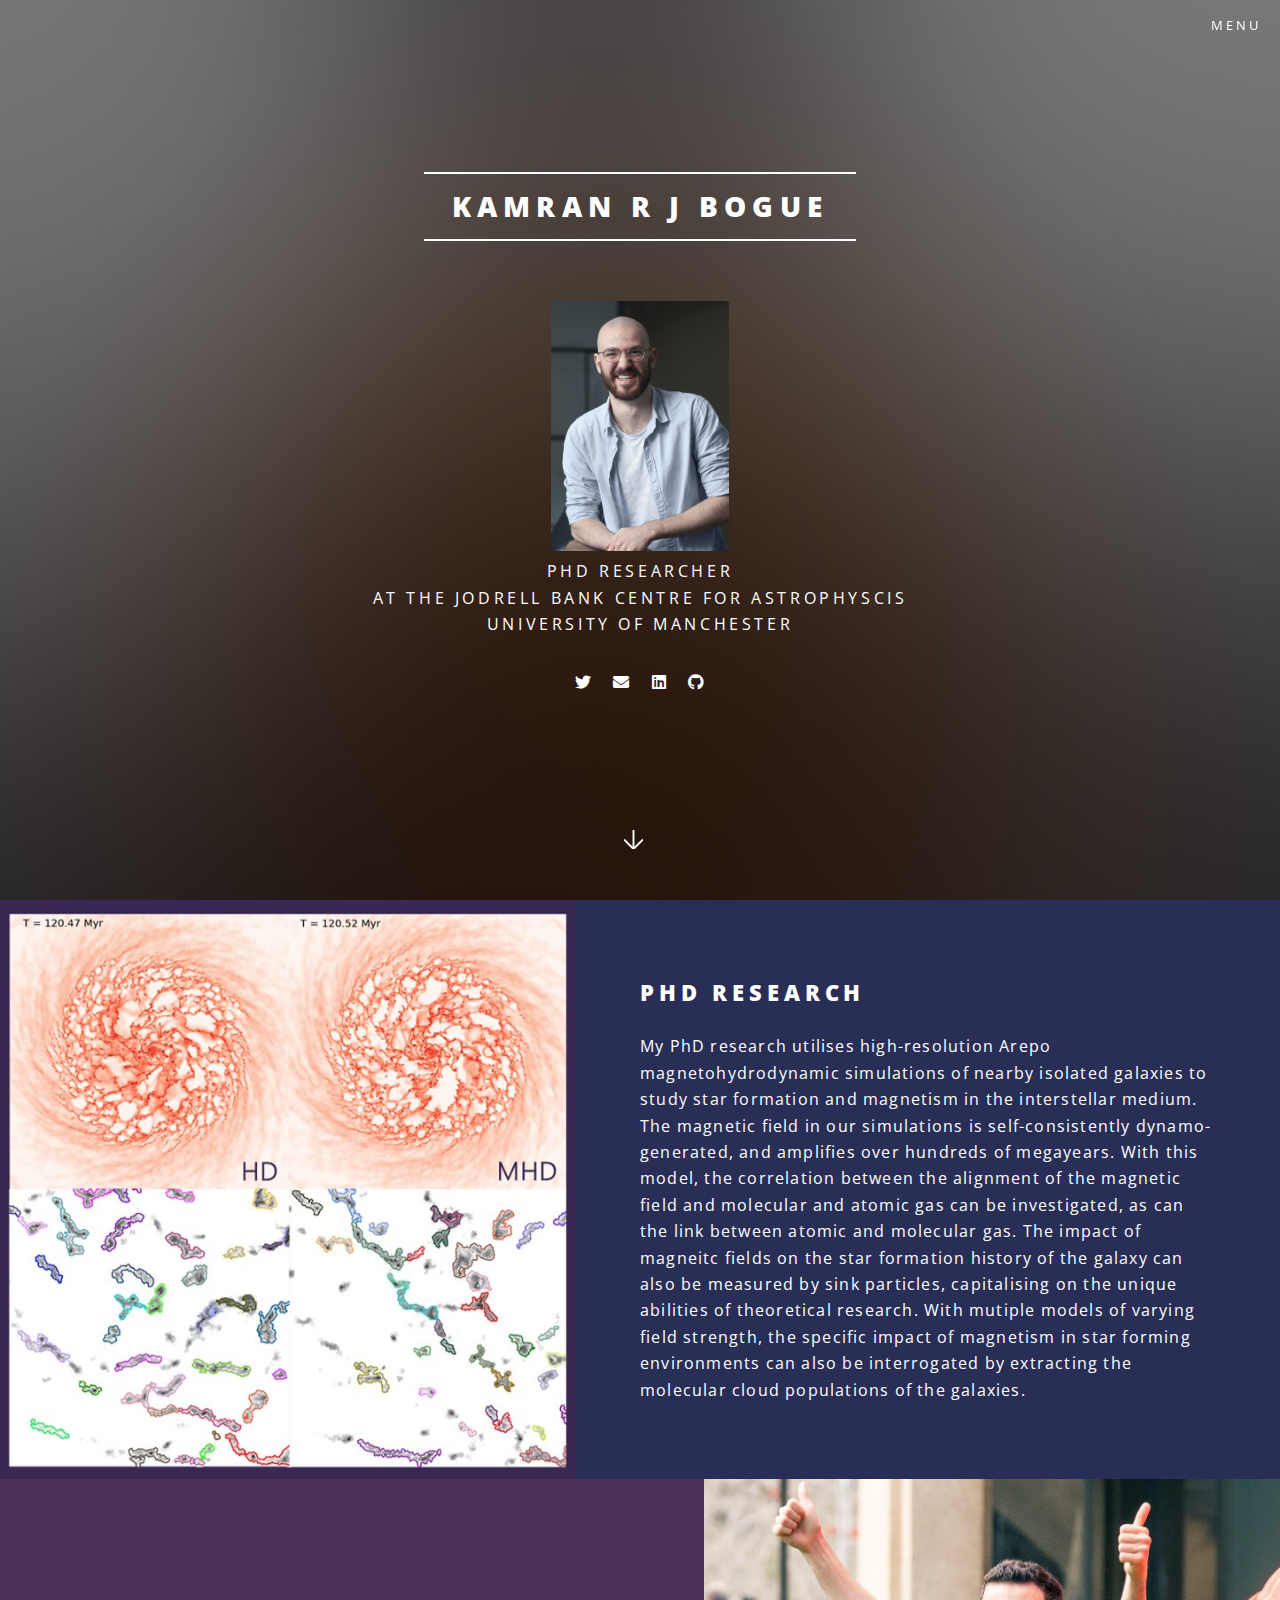
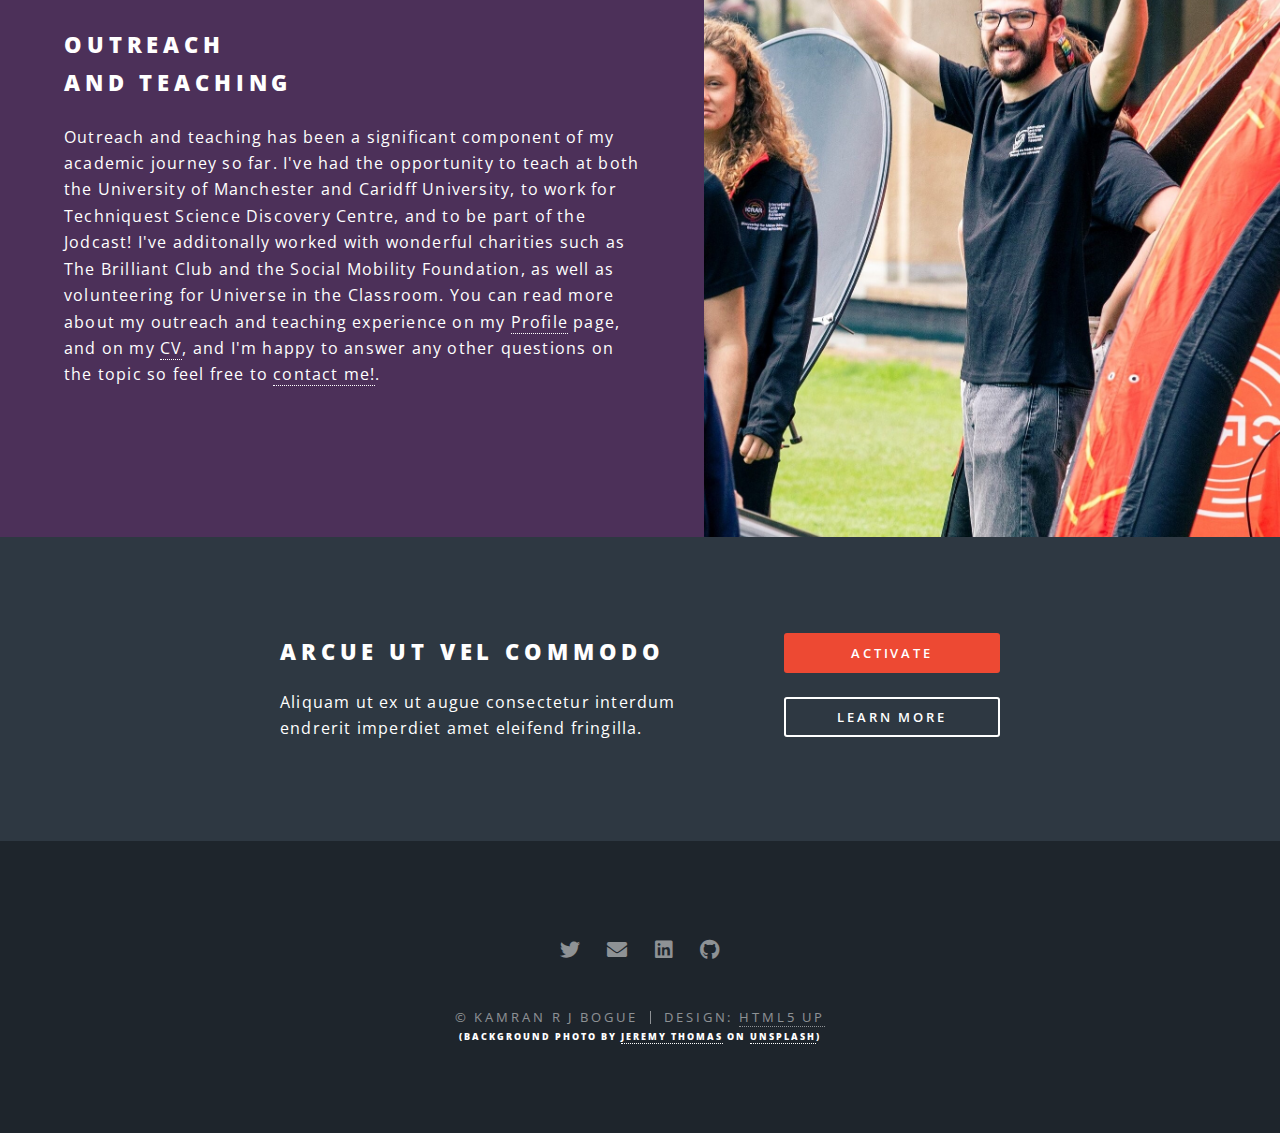
==== index.html @ b04b4c9d "Fix Links" ====
<!DOCTYPE HTML>
<!--
	Spectral by HTML5 UP
	html5up.net | @ajlkn
	Free for personal and commercial use under the CCA 3.0 license (html5up.net/license)
-->
<html>
	<head>
		<title>Kamran R J Bogue</title>
		<meta charset="utf-8" />
		<meta name="viewport" content="width=device-width, initial-scale=1, user-scalable=no" />
		<link rel="stylesheet" href="assets/css/main.css" />
		<noscript><link rel="stylesheet" href="assets/css/noscript.css" /></noscript>
	</head>
	<body class="landing is-preload">

		<!-- Page Wrapper -->
			<div id="page-wrapper">

				<!-- Header -->
					<header id="header" class="alt">
						<h1><a href="index.html">Kamran R J Bogue</a></h1>
						<nav id="nav">
							<ul>
								<li class="special">
									<a href="#menu" class="more scrolly"><span>Menu</span></a>
									<div id="menu">
										<ul>
											<li><a href="index.html">Home</a></li>
											<li><a href="profile.html">Profile</a></li>
											<li><a href="research.html">Research</a></li>
											<li><a href="CV.html">CV</a></li>
											<li><a href="contact.html">Contact</a></li>
										</ul>
									</div>
								</li>
							</ul>
						</nav>
					</header>

				<!-- Banner -->
					<section id="banner">
						<div class="inner">
							<h2>Kamran R J Bogue </h2>
							<p><div class="image"><img src="images/headshot.png" height="250px" alt="" /></div>
							<p>PhD Researcher<br />
							at the Jodrell Bank Centre For Astrophyscis<br />
							University of Manchester 
								<ul class="icons">
									<li><a href="https://twitter.com/KBogueAstro" class="icon brands fa-twitter"><span class="label">Twitter</span></a></li>
									<li><a href="mailto:cameron.bogue@postgrad.manchester.ac.uk" class="icon solid fa-envelope"><span class="label">Email</span></a></li>
									<li><a href="https://www.linkedin.com/in/kamran-bogue/" class="icon brands fa-linkedin"><span class="label">LinkedIn</span></a></li>
									<li><a href="https://github.com/kammybogue" class="icon brands fa-github"><span class="label">Github</span></a></li>
								</ul>
						</div>
						<a href="#one" class="more scrolly"></a>
					</section>

				<!-- One -->
					<section id="one" class="wrapper alt style2">
						<section class="spotlight">
							<div class="image">
								<img src="images/research_images.jpg" alt="" />
							</div>
							<div class="content">
								<h2>PhD Research</h2>
								<p>My PhD research utilises high-resolution Arepo magnetohydrodynamic simulations of nearby isolated galaxies to study star formation and magnetism in the interstellar medium. The magnetic field in our simulations is self-consistently dynamo-generated, and amplifies over hundreds of megayears. With this model, the correlation between the alignment of the magnetic field and molecular and atomic gas can be investigated, as can the link between atomic and molecular gas. The impact of magneitc fields on the star formation history of the galaxy can also be measured by sink particles, capitalising on the unique abilities of theoretical research. With mutiple models of varying field strength, the specific impact of magnetism in star forming environments can also be interrogated by extracting the molecular cloud populations of the galaxies.</p>
							</div>
						</section>
						<section class="spotlight">
							<div class="image">
								<img src="images/uwa_open_day_crop.jpg" alt="" />
							</div>
							<div class="content">
								<h2>Outreach<br />
								and Teaching</h2>
								<p>Outreach and teaching has been a significant component of my academic journey so far. I've had the opportunity to teach at both the University of Manchester and Caridff University, to work for Techniquest Science Discovery Centre, and to be part of the Jodcast! I've additonally worked with wonderful charities such as The Brilliant Club and the Social Mobility Foundation, as well as volunteering for Universe in the Classroom. You can read more about my outreach and teaching experience on my <a href="profile.html">Profile</a> page, and on my <a href="CV.html">CV</a>, and I'm happy to answer any other questions on the topic so feel free to <a href="contact.html">contact me!</a>.</p>
							</div>
						</section>
					</section>

				<!-- CTA -->
					<section id="cta" class="wrapper style4">
						<div class="inner">
							<header>
								<h2>Arcue ut vel commodo</h2>
								<p>Aliquam ut ex ut augue consectetur interdum endrerit imperdiet amet eleifend fringilla.</p>
							</header>
							<ul class="actions stacked">
								<li><a href="#" class="button fit primary">Activate</a></li>
								<li><a href="#" class="button fit">Learn More</a></li>
							</ul>
						</div>
					</section>

				<!-- Footer -->
					<footer id="footer">
						<ul class="icons">
							<li><a href="https://twitter.com/KBogueAstro" class="icon brands fa-twitter"><span class="label">Twitter</span></a></li>
							<li><a href="mailto:cameron.bogue@postgrad.manchester.ac.uk" class="icon solid fa-envelope"><span class="label">Email</span></a></li>
							<li><a href="https://www.linkedin.com/in/kamran-bogue/" class="icon brands fa-linkedin"><span class="label">LinkedIn</span></a></li>
							<li><a href="https://github.com/kammybogue" class="icon brands fa-github"><span class="label">Github</span></a></li>
						</ul>
						<ul class="copyright">
							<li>&copy; Kamran R J Bogue</li><li>Design: <a href="http://html5up.net">HTML5 UP</a></li>
							<h6>(Background Photo by <a href="https://unsplash.com/@jeremythomasphoto?utm_source=unsplash&utm_medium=referral&utm_content=creditCopyText">Jeremy Thomas</a> on <a href="https://unsplash.com">Unsplash</a>)</h6>
						</ul>
					</footer>

			</div>

		<!-- Scripts -->
			<script src="assets/js/jquery.min.js"></script>
			<script src="assets/js/jquery.scrollex.min.js"></script>
			<script src="assets/js/jquery.scrolly.min.js"></script>
			<script src="assets/js/browser.min.js"></script>
			<script src="assets/js/breakpoints.min.js"></script>
			<script src="assets/js/util.js"></script>
			<script src="assets/js/main.js"></script>

	</body>
</html>
---- assets/css/main.css ----
@import url(fontawesome-all.min.css);
@import url("https://fonts.googleapis.com/css?family=Open+Sans:400,400italic,600,600italic,800,800italic");

/*
	Spectral by HTML5 UP
	html5up.net | @ajlkn
	Free for personal and commercial use under the CCA 3.0 license (html5up.net/license)
*/

html, body, div, span, applet, object,
iframe, h1, h2, h3, h4, h5, h6, p, blockquote,
pre, a, abbr, acronym, address, big, cite,
code, del, dfn, em, img, ins, kbd, q, s, samp,
small, strike, strong, sub, sup, tt, var, b,
u, i, center, dl, dt, dd, ol, ul, li, fieldset,
form, label, legend, table, caption, tbody,
tfoot, thead, tr, th, td, article, aside,
canvas, details, embed, figure, figcaption,
footer, header, hgroup, menu, nav, output, ruby,
section, summary, time, mark, audio, video {
	margin: 0;
	padding: 0;
	border: 0;
	font-size: 100%;
	font: inherit;
	vertical-align: baseline;}

article, aside, details, figcaption, figure,
footer, header, hgroup, menu, nav, section {
	display: block;}

body {
	line-height: 1;
}

ol, ul {
	list-style: none;
}

blockquote, q {
	quotes: none;
}

	blockquote:before, blockquote:after, q:before, q:after {
		content: '';
		content: none;
	}

table {
	border-collapse: collapse;
	border-spacing: 0;
}

body {
	-webkit-text-size-adjust: none;
}

mark {
	background-color: transparent;
	color: inherit;
}

input::-moz-focus-inner {
	border: 0;
	padding: 0;
}

input, select, textarea {
	-moz-appearance: none;
	-webkit-appearance: none;
	-ms-appearance: none;
	appearance: none;
}

/* Basic */

	@-ms-viewport {
		width: device-width;
	}

	html {
		box-sizing: border-box;
	}

	*, *:before, *:after {
		box-sizing: inherit;
	}

	body {
		background: #2e3842;
	}

		body.is-preload *, body.is-preload *:before, body.is-preload *:after {
			-moz-animation: none !important;
			-webkit-animation: none !important;
			-ms-animation: none !important;
			animation: none !important;
			-moz-transition: none !important;
			-webkit-transition: none !important;
			-ms-transition: none !important;
			transition: none !important;
		}

	body, input, select, textarea {
		color: #fff;
		font-family: "Open Sans", Helvetica, sans-serif;
		font-size: 15pt;
		font-weight: 400;
		letter-spacing: 0.075em;
		line-height: 1.65em;
	}

		@media screen and (max-width: 1680px) {

			body, input, select, textarea {
				font-size: 13pt;
			}

		}

		@media screen and (max-width: 1280px) {

			body, input, select, textarea {
				font-size: 12pt;
			}

		}

		@media screen and (max-width: 736px) {

			body, input, select, textarea {
				font-size: 11pt;
				letter-spacing: 0.0375em;
			}

		}

	a {
		-moz-transition: color 0.2s ease, border-bottom-color 0.2s ease;
		-webkit-transition: color 0.2s ease, border-bottom-color 0.2s ease;
		-ms-transition: color 0.2s ease, border-bottom-color 0.2s ease;
		transition: color 0.2s ease, border-bottom-color 0.2s ease;
		border-bottom: dotted 1px;
		color: inherit;
		text-decoration: none;
	}

		a:hover {
			border-bottom-color: transparent;
		}

	strong, b {
		color: #fff;
		font-weight: 600;
	}

	em, i {
		font-style: italic;
	}

	p {
		margin: 0 0 2em 0;
	}

	h1, h2, h3, h4, h5, h6 {
		color: #fff;
		font-weight: 800;
		letter-spacing: 0.225em;
		line-height: 1em;
		margin: 0 0 1em 0;
		text-transform: uppercase;
	}

		h1 a, h2 a, h3 a, h4 a, h5 a, h6 a {
			color: inherit;
			text-decoration: none;
		}

	h2 {
		font-size: 1.35em;
		line-height: 1.75em;
	}

		@media screen and (max-width: 736px) {

			h2 {
				font-size: 1.1em;
				line-height: 1.65em;
			}

		}

	h3 {
		font-size: 1.15em;
		line-height: 1.75em;
	}

		@media screen and (max-width: 736px) {

			h3 {
				font-size: 1em;
				line-height: 1.65em;
			}

		}

	h4 {
		font-size: 1em;
		line-height: 1.5em;
	}

	h5 {
		font-size: 0.8em;
		line-height: 1.5em;
	}

	h6 {
		font-size: 0.7em;
		line-height: 1.5em;
	}

	sub {
		font-size: 0.8em;
		position: relative;
		top: 0.5em;
	}

	sup {
		font-size: 0.8em;
		position: relative;
		top: -0.5em;
	}

	hr {
		border: 0;
		border-bottom: solid 2px #fff;
		margin: 3em 0;
	}

		hr.major {
			margin: 4.5em 0;
		}

	blockquote {
		border-left: solid 4px #fff;
		font-style: italic;
		margin: 0 0 2em 0;
		padding: 0.5em 0 0.5em 2em;
	}

	code {
		background: rgba(144, 144, 144, 0.25);
		border-radius: 3px;
		font-family: "Courier New", monospace;
		font-size: 0.9em;
		letter-spacing: 0;
		margin: 0 0.25em;
		padding: 0.25em 0.65em;
	}

	pre {
		-webkit-overflow-scrolling: touch;
		font-family: "Courier New", monospace;
		font-size: 0.9em;
		margin: 0 0 2em 0;
	}

		pre code {
			display: block;
			line-height: 1.75em;
			padding: 1em 1.5em;
			overflow-x: auto;
		}

	.align-left {
		text-align: left;
	}

	.align-center {
		text-align: center;
	}

	.align-right {
		text-align: right;
	}

/* Row */

	.row {
		display: flex;
		flex-wrap: wrap;
		box-sizing: border-box;
		align-items: stretch;
	}

		.row > * {
			box-sizing: border-box;
		}

		.row.gtr-uniform > * > :last-child {
			margin-bottom: 0;
		}

		.row.aln-left {
			justify-content: flex-start;
		}

		.row.aln-center {
			justify-content: center;
		}

		.row.aln-right {
			justify-content: flex-end;
		}

		.row.aln-top {
			align-items: flex-start;
		}

		.row.aln-middle {
			align-items: center;
		}

		.row.aln-bottom {
			align-items: flex-end;
		}

		.row > .imp {
			order: -1;
		}

		.row > .col-1 {
			width: 8.33333%;
		}

		.row > .off-1 {
			margin-left: 8.33333%;
		}

		.row > .col-2 {
			width: 16.66667%;
		}

		.row > .off-2 {
			margin-left: 16.66667%;
		}

		.row > .col-3 {
			width: 25%;
		}

		.row > .off-3 {
			margin-left: 25%;
		}

		.row > .col-4 {
			width: 33.33333%;
		}

		.row > .off-4 {
			margin-left: 33.33333%;
		}

		.row > .col-5 {
			width: 41.66667%;
		}

		.row > .off-5 {
			margin-left: 41.66667%;
		}

		.row > .col-6 {
			width: 50%;
		}

		.row > .off-6 {
			margin-left: 50%;
		}

		.row > .col-7 {
			width: 58.33333%;
		}

		.row > .off-7 {
			margin-left: 58.33333%;
		}

		.row > .col-8 {
			width: 66.66667%;
		}

		.row > .off-8 {
			margin-left: 66.66667%;
		}

		.row > .col-9 {
			width: 75%;
		}

		.row > .off-9 {
			margin-left: 75%;
		}

		.row > .col-10 {
			width: 83.33333%;
		}

		.row > .off-10 {
			margin-left: 83.33333%;
		}

		.row > .col-11 {
			width: 91.66667%;
		}

		.row > .off-11 {
			margin-left: 91.66667%;
		}

		.row > .col-12 {
			width: 100%;
		}

		.row > .off-12 {
			margin-left: 100%;
		}

		.row.gtr-0 {
			margin-top: 0;
			margin-left: 0em;
		}

			.row.gtr-0 > * {
				padding: 0 0 0 0em;
			}

			.row.gtr-0.gtr-uniform {
				margin-top: 0em;
			}

				.row.gtr-0.gtr-uniform > * {
					padding-top: 0em;
				}

		.row.gtr-25 {
			margin-top: 0;
			margin-left: -0.375em;
		}

			.row.gtr-25 > * {
				padding: 0 0 0 0.375em;
			}

			.row.gtr-25.gtr-uniform {
				margin-top: -0.375em;
			}

				.row.gtr-25.gtr-uniform > * {
					padding-top: 0.375em;
				}

		.row.gtr-50 {
			margin-top: 0;
			margin-left: -0.75em;
		}

			.row.gtr-50 > * {
				padding: 0 0 0 0.75em;
			}

			.row.gtr-50.gtr-uniform {
				margin-top: -0.75em;
			}

				.row.gtr-50.gtr-uniform > * {
					padding-top: 0.75em;
				}

		.row {
			margin-top: 0;
			margin-left: -1.5em;
		}

			.row > * {
				padding: 0 0 0 1.5em;
			}

			.row.gtr-uniform {
				margin-top: -1.5em;
			}

				.row.gtr-uniform > * {
					padding-top: 1.5em;
				}

		.row.gtr-150 {
			margin-top: 0;
			margin-left: -2.25em;
		}

			.row.gtr-150 > * {
				padding: 0 0 0 2.25em;
			}

			.row.gtr-150.gtr-uniform {
				margin-top: -2.25em;
			}

				.row.gtr-150.gtr-uniform > * {
					padding-top: 2.25em;
				}

		.row.gtr-200 {
			margin-top: 0;
			margin-left: -3em;
		}

			.row.gtr-200 > * {
				padding: 0 0 0 3em;
			}

			.row.gtr-200.gtr-uniform {
				margin-top: -3em;
			}

				.row.gtr-200.gtr-uniform > * {
					padding-top: 3em;
				}

		@media screen and (max-width: 1680px) {

			.row {
				display: flex;
				flex-wrap: wrap;
				box-sizing: border-box;
				align-items: stretch;
			}

				.row > * {
					box-sizing: border-box;
				}

				.row.gtr-uniform > * > :last-child {
					margin-bottom: 0;
				}

				.row.aln-left {
					justify-content: flex-start;
				}

				.row.aln-center {
					justify-content: center;
				}

				.row.aln-right {
					justify-content: flex-end;
				}

				.row.aln-top {
					align-items: flex-start;
				}

				.row.aln-middle {
					align-items: center;
				}

				.row.aln-bottom {
					align-items: flex-end;
				}

				.row > .imp-xlarge {
					order: -1;
				}

				.row > .col-1-xlarge {
					width: 8.33333%;
				}

				.row > .off-1-xlarge {
					margin-left: 8.33333%;
				}

				.row > .col-2-xlarge {
					width: 16.66667%;
				}

				.row > .off-2-xlarge {
					margin-left: 16.66667%;
				}

				.row > .col-3-xlarge {
					width: 25%;
				}

				.row > .off-3-xlarge {
					margin-left: 25%;
				}

				.row > .col-4-xlarge {
					width: 33.33333%;
				}

				.row > .off-4-xlarge {
					margin-left: 33.33333%;
				}

				.row > .col-5-xlarge {
					width: 41.66667%;
				}

				.row > .off-5-xlarge {
					margin-left: 41.66667%;
				}

				.row > .col-6-xlarge {
					width: 50%;
				}

				.row > .off-6-xlarge {
					margin-left: 50%;
				}

				.row > .col-7-xlarge {
					width: 58.33333%;
				}

				.row > .off-7-xlarge {
					margin-left: 58.33333%;
				}

				.row > .col-8-xlarge {
					width: 66.66667%;
				}

				.row > .off-8-xlarge {
					margin-left: 66.66667%;
				}

				.row > .col-9-xlarge {
					width: 75%;
				}

				.row > .off-9-xlarge {
					margin-left: 75%;
				}

				.row > .col-10-xlarge {
					width: 83.33333%;
				}

				.row > .off-10-xlarge {
					margin-left: 83.33333%;
				}

				.row > .col-11-xlarge {
					width: 91.66667%;
				}

				.row > .off-11-xlarge {
					margin-left: 91.66667%;
				}

				.row > .col-12-xlarge {
					width: 100%;
				}

				.row > .off-12-xlarge {
					margin-left: 100%;
				}

				.row.gtr-0 {
					margin-top: 0;
					margin-left: 0em;
				}

					.row.gtr-0 > * {
						padding: 0 0 0 0em;
					}

					.row.gtr-0.gtr-uniform {
						margin-top: 0em;
					}

						.row.gtr-0.gtr-uniform > * {
							padding-top: 0em;
						}

				.row.gtr-25 {
					margin-top: 0;
					margin-left: -0.375em;
				}

					.row.gtr-25 > * {
						padding: 0 0 0 0.375em;
					}

					.row.gtr-25.gtr-uniform {
						margin-top: -0.375em;
					}

						.row.gtr-25.gtr-uniform > * {
							padding-top: 0.375em;
						}

				.row.gtr-50 {
					margin-top: 0;
					margin-left: -0.75em;
				}

					.row.gtr-50 > * {
						padding: 0 0 0 0.75em;
					}

					.row.gtr-50.gtr-uniform {
						margin-top: -0.75em;
					}

						.row.gtr-50.gtr-uniform > * {
							padding-top: 0.75em;
						}

				.row {
					margin-top: 0;
					margin-left: -1.5em;
				}

					.row > * {
						padding: 0 0 0 1.5em;
					}

					.row.gtr-uniform {
						margin-top: -1.5em;
					}

						.row.gtr-uniform > * {
							padding-top: 1.5em;
						}

				.row.gtr-150 {
					margin-top: 0;
					margin-left: -2.25em;
				}

					.row.gtr-150 > * {
						padding: 0 0 0 2.25em;
					}

					.row.gtr-150.gtr-uniform {
						margin-top: -2.25em;
					}

						.row.gtr-150.gtr-uniform > * {
							padding-top: 2.25em;
						}

				.row.gtr-200 {
					margin-top: 0;
					margin-left: -3em;
				}

					.row.gtr-200 > * {
						padding: 0 0 0 3em;
					}

					.row.gtr-200.gtr-uniform {
						margin-top: -3em;
					}

						.row.gtr-200.gtr-uniform > * {
							padding-top: 3em;
						}

		}

		@media screen and (max-width: 1280px) {

			.row {
				display: flex;
				flex-wrap: wrap;
				box-sizing: border-box;
				align-items: stretch;
			}

				.row > * {
					box-sizing: border-box;
				}

				.row.gtr-uniform > * > :last-child {
					margin-bottom: 0;
				}

				.row.aln-left {
					justify-content: flex-start;
				}

				.row.aln-center {
					justify-content: center;
				}

				.row.aln-right {
					justify-content: flex-end;
				}

				.row.aln-top {
					align-items: flex-start;
				}

				.row.aln-middle {
					align-items: center;
				}

				.row.aln-bottom {
					align-items: flex-end;
				}

				.row > .imp-large {
					order: -1;
				}

				.row > .col-1-large {
					width: 8.33333%;
				}

				.row > .off-1-large {
					margin-left: 8.33333%;
				}

				.row > .col-2-large {
					width: 16.66667%;
				}

				.row > .off-2-large {
					margin-left: 16.66667%;
				}

				.row > .col-3-large {
					width: 25%;
				}

				.row > .off-3-large {
					margin-left: 25%;
				}

				.row > .col-4-large {
					width: 33.33333%;
				}

				.row > .off-4-large {
					margin-left: 33.33333%;
				}

				.row > .col-5-large {
					width: 41.66667%;
				}

				.row > .off-5-large {
					margin-left: 41.66667%;
				}

				.row > .col-6-large {
					width: 50%;
				}

				.row > .off-6-large {
					margin-left: 50%;
				}

				.row > .col-7-large {
					width: 58.33333%;
				}

				.row > .off-7-large {
					margin-left: 58.33333%;
				}

				.row > .col-8-large {
					width: 66.66667%;
				}

				.row > .off-8-large {
					margin-left: 66.66667%;
				}

				.row > .col-9-large {
					width: 75%;
				}

				.row > .off-9-large {
					margin-left: 75%;
				}

				.row > .col-10-large {
					width: 83.33333%;
				}

				.row > .off-10-large {
					margin-left: 83.33333%;
				}

				.row > .col-11-large {
					width: 91.66667%;
				}

				.row > .off-11-large {
					margin-left: 91.66667%;
				}

				.row > .col-12-large {
					width: 100%;
				}

				.row > .off-12-large {
					margin-left: 100%;
				}

				.row.gtr-0 {
					margin-top: 0;
					margin-left: 0em;
				}

					.row.gtr-0 > * {
						padding: 0 0 0 0em;
					}

					.row.gtr-0.gtr-uniform {
						margin-top: 0em;
					}

						.row.gtr-0.gtr-uniform > * {
							padding-top: 0em;
						}

				.row.gtr-25 {
					margin-top: 0;
					margin-left: -0.375em;
				}

					.row.gtr-25 > * {
						padding: 0 0 0 0.375em;
					}

					.row.gtr-25.gtr-uniform {
						margin-top: -0.375em;
					}

						.row.gtr-25.gtr-uniform > * {
							padding-top: 0.375em;
						}

				.row.gtr-50 {
					margin-top: 0;
					margin-left: -0.75em;
				}

					.row.gtr-50 > * {
						padding: 0 0 0 0.75em;
					}

					.row.gtr-50.gtr-uniform {
						margin-top: -0.75em;
					}

						.row.gtr-50.gtr-uniform > * {
							padding-top: 0.75em;
						}

				.row {
					margin-top: 0;
					margin-left: -1.5em;
				}

					.row > * {
						padding: 0 0 0 1.5em;
					}

					.row.gtr-uniform {
						margin-top: -1.5em;
					}

						.row.gtr-uniform > * {
							padding-top: 1.5em;
						}

				.row.gtr-150 {
					margin-top: 0;
					margin-left: -2.25em;
				}

					.row.gtr-150 > * {
						padding: 0 0 0 2.25em;
					}

					.row.gtr-150.gtr-uniform {
						margin-top: -2.25em;
					}

						.row.gtr-150.gtr-uniform > * {
							padding-top: 2.25em;
						}

				.row.gtr-200 {
					margin-top: 0;
					margin-left: -3em;
				}

					.row.gtr-200 > * {
						padding: 0 0 0 3em;
					}

					.row.gtr-200.gtr-uniform {
						margin-top: -3em;
					}

						.row.gtr-200.gtr-uniform > * {
							padding-top: 3em;
						}

		}

		@media screen and (max-width: 980px) {

			.row {
				display: flex;
				flex-wrap: wrap;
				box-sizing: border-box;
				align-items: stretch;
			}

				.row > * {
					box-sizing: border-box;
				}

				.row.gtr-uniform > * > :last-child {
					margin-bottom: 0;
				}

				.row.aln-left {
					justify-content: flex-start;
				}

				.row.aln-center {
					justify-content: center;
				}

				.row.aln-right {
					justify-content: flex-end;
				}

				.row.aln-top {
					align-items: flex-start;
				}

				.row.aln-middle {
					align-items: center;
				}

				.row.aln-bottom {
					align-items: flex-end;
				}

				.row > .imp-medium {
					order: -1;
				}

				.row > .col-1-medium {
					width: 8.33333%;
				}

				.row > .off-1-medium {
					margin-left: 8.33333%;
				}

				.row > .col-2-medium {
					width: 16.66667%;
				}

				.row > .off-2-medium {
					margin-left: 16.66667%;
				}

				.row > .col-3-medium {
					width: 25%;
				}

				.row > .off-3-medium {
					margin-left: 25%;
				}

				.row > .col-4-medium {
					width: 33.33333%;
				}

				.row > .off-4-medium {
					margin-left: 33.33333%;
				}

				.row > .col-5-medium {
					width: 41.66667%;
				}

				.row > .off-5-medium {
					margin-left: 41.66667%;
				}

				.row > .col-6-medium {
					width: 50%;
				}

				.row > .off-6-medium {
					margin-left: 50%;
				}

				.row > .col-7-medium {
					width: 58.33333%;
				}

				.row > .off-7-medium {
					margin-left: 58.33333%;
				}

				.row > .col-8-medium {
					width: 66.66667%;
				}

				.row > .off-8-medium {
					margin-left: 66.66667%;
				}

				.row > .col-9-medium {
					width: 75%;
				}

				.row > .off-9-medium {
					margin-left: 75%;
				}

				.row > .col-10-medium {
					width: 83.33333%;
				}

				.row > .off-10-medium {
					margin-left: 83.33333%;
				}

				.row > .col-11-medium {
					width: 91.66667%;
				}

				.row > .off-11-medium {
					margin-left: 91.66667%;
				}

				.row > .col-12-medium {
					width: 100%;
				}

				.row > .off-12-medium {
					margin-left: 100%;
				}

				.row.gtr-0 {
					margin-top: 0;
					margin-left: 0em;
				}

					.row.gtr-0 > * {
						padding: 0 0 0 0em;
					}

					.row.gtr-0.gtr-uniform {
						margin-top: 0em;
					}

						.row.gtr-0.gtr-uniform > * {
							padding-top: 0em;
						}

				.row.gtr-25 {
					margin-top: 0;
					margin-left: -0.375em;
				}

					.row.gtr-25 > * {
						padding: 0 0 0 0.375em;
					}

					.row.gtr-25.gtr-uniform {
						margin-top: -0.375em;
					}

						.row.gtr-25.gtr-uniform > * {
							padding-top: 0.375em;
						}

				.row.gtr-50 {
					margin-top: 0;
					margin-left: -0.75em;
				}

					.row.gtr-50 > * {
						padding: 0 0 0 0.75em;
					}

					.row.gtr-50.gtr-uniform {
						margin-top: -0.75em;
					}

						.row.gtr-50.gtr-uniform > * {
							padding-top: 0.75em;
						}

				.row {
					margin-top: 0;
					margin-left: -1.5em;
				}

					.row > * {
						padding: 0 0 0 1.5em;
					}

					.row.gtr-uniform {
						margin-top: -1.5em;
					}

						.row.gtr-uniform > * {
							padding-top: 1.5em;
						}

				.row.gtr-150 {
					margin-top: 0;
					margin-left: -2.25em;
				}

					.row.gtr-150 > * {
						padding: 0 0 0 2.25em;
					}

					.row.gtr-150.gtr-uniform {
						margin-top: -2.25em;
					}

						.row.gtr-150.gtr-uniform > * {
							padding-top: 2.25em;
						}

				.row.gtr-200 {
					margin-top: 0;
					margin-left: -3em;
				}

					.row.gtr-200 > * {
						padding: 0 0 0 3em;
					}

					.row.gtr-200.gtr-uniform {
						margin-top: -3em;
					}

						.row.gtr-200.gtr-uniform > * {
							padding-top: 3em;
						}

		}

		@media screen and (max-width: 736px) {

			.row {
				display: flex;
				flex-wrap: wrap;
				box-sizing: border-box;
				align-items: stretch;
			}

				.row > * {
					box-sizing: border-box;
				}

				.row.gtr-uniform > * > :last-child {
					margin-bottom: 0;
				}

				.row.aln-left {
					justify-content: flex-start;
				}

				.row.aln-center {
					justify-content: center;
				}

				.row.aln-right {
					justify-content: flex-end;
				}

				.row.aln-top {
					align-items: flex-start;
				}

				.row.aln-middle {
					align-items: center;
				}

				.row.aln-bottom {
					align-items: flex-end;
				}

				.row > .imp-small {
					order: -1;
				}

				.row > .col-1-small {
					width: 8.33333%;
				}

				.row > .off-1-small {
					margin-left: 8.33333%;
				}

				.row > .col-2-small {
					width: 16.66667%;
				}

				.row > .off-2-small {
					margin-left: 16.66667%;
				}

				.row > .col-3-small {
					width: 25%;
				}

				.row > .off-3-small {
					margin-left: 25%;
				}

				.row > .col-4-small {
					width: 33.33333%;
				}

				.row > .off-4-small {
					margin-left: 33.33333%;
				}

				.row > .col-5-small {
					width: 41.66667%;
				}

				.row > .off-5-small {
					margin-left: 41.66667%;
				}

				.row > .col-6-small {
					width: 50%;
				}

				.row > .off-6-small {
					margin-left: 50%;
				}

				.row > .col-7-small {
					width: 58.33333%;
				}

				.row > .off-7-small {
					margin-left: 58.33333%;
				}

				.row > .col-8-small {
					width: 66.66667%;
				}

				.row > .off-8-small {
					margin-left: 66.66667%;
				}

				.row > .col-9-small {
					width: 75%;
				}

				.row > .off-9-small {
					margin-left: 75%;
				}

				.row > .col-10-small {
					width: 83.33333%;
				}

				.row > .off-10-small {
					margin-left: 83.33333%;
				}

				.row > .col-11-small {
					width: 91.66667%;
				}

				.row > .off-11-small {
					margin-left: 91.66667%;
				}

				.row > .col-12-small {
					width: 100%;
				}

				.row > .off-12-small {
					margin-left: 100%;
				}

				.row.gtr-0 {
					margin-top: 0;
					margin-left: 0em;
				}

					.row.gtr-0 > * {
						padding: 0 0 0 0em;
					}

					.row.gtr-0.gtr-uniform {
						margin-top: 0em;
					}

						.row.gtr-0.gtr-uniform > * {
							padding-top: 0em;
						}

				.row.gtr-25 {
					margin-top: 0;
					margin-left: -0.375em;
				}

					.row.gtr-25 > * {
						padding: 0 0 0 0.375em;
					}

					.row.gtr-25.gtr-uniform {
						margin-top: -0.375em;
					}

						.row.gtr-25.gtr-uniform > * {
							padding-top: 0.375em;
						}

				.row.gtr-50 {
					margin-top: 0;
					margin-left: -0.75em;
				}

					.row.gtr-50 > * {
						padding: 0 0 0 0.75em;
					}

					.row.gtr-50.gtr-uniform {
						margin-top: -0.75em;
					}

						.row.gtr-50.gtr-uniform > * {
							padding-top: 0.75em;
						}

				.row {
					margin-top: 0;
					margin-left: -1.5em;
				}

					.row > * {
						padding: 0 0 0 1.5em;
					}

					.row.gtr-uniform {
						margin-top: -1.5em;
					}

						.row.gtr-uniform > * {
							padding-top: 1.5em;
						}

				.row.gtr-150 {
					margin-top: 0;
					margin-left: -2.25em;
				}

					.row.gtr-150 > * {
						padding: 0 0 0 2.25em;
					}

					.row.gtr-150.gtr-uniform {
						margin-top: -2.25em;
					}

						.row.gtr-150.gtr-uniform > * {
							padding-top: 2.25em;
						}

				.row.gtr-200 {
					margin-top: 0;
					margin-left: -3em;
				}

					.row.gtr-200 > * {
						padding: 0 0 0 3em;
					}

					.row.gtr-200.gtr-uniform {
						margin-top: -3em;
					}

						.row.gtr-200.gtr-uniform > * {
							padding-top: 3em;
						}

		}

		@media screen and (max-width: 480px) {

			.row {
				display: flex;
				flex-wrap: wrap;
				box-sizing: border-box;
				align-items: stretch;
			}

				.row > * {
					box-sizing: border-box;
				}

				.row.gtr-uniform > * > :last-child {
					margin-bottom: 0;
				}

				.row.aln-left {
					justify-content: flex-start;
				}

				.row.aln-center {
					justify-content: center;
				}

				.row.aln-right {
					justify-content: flex-end;
				}

				.row.aln-top {
					align-items: flex-start;
				}

				.row.aln-middle {
					align-items: center;
				}

				.row.aln-bottom {
					align-items: flex-end;
				}

				.row > .imp-xsmall {
					order: -1;
				}

				.row > .col-1-xsmall {
					width: 8.33333%;
				}

				.row > .off-1-xsmall {
					margin-left: 8.33333%;
				}

				.row > .col-2-xsmall {
					width: 16.66667%;
				}

				.row > .off-2-xsmall {
					margin-left: 16.66667%;
				}

				.row > .col-3-xsmall {
					width: 25%;
				}

				.row > .off-3-xsmall {
					margin-left: 25%;
				}

				.row > .col-4-xsmall {
					width: 33.33333%;
				}

				.row > .off-4-xsmall {
					margin-left: 33.33333%;
				}

				.row > .col-5-xsmall {
					width: 41.66667%;
				}

				.row > .off-5-xsmall {
					margin-left: 41.66667%;
				}

				.row > .col-6-xsmall {
					width: 50%;
				}

				.row > .off-6-xsmall {
					margin-left: 50%;
				}

				.row > .col-7-xsmall {
					width: 58.33333%;
				}

				.row > .off-7-xsmall {
					margin-left: 58.33333%;
				}

				.row > .col-8-xsmall {
					width: 66.66667%;
				}

				.row > .off-8-xsmall {
					margin-left: 66.66667%;
				}

				.row > .col-9-xsmall {
					width: 75%;
				}

				.row > .off-9-xsmall {
					margin-left: 75%;
				}

				.row > .col-10-xsmall {
					width: 83.33333%;
				}

				.row > .off-10-xsmall {
					margin-left: 83.33333%;
				}

				.row > .col-11-xsmall {
					width: 91.66667%;
				}

				.row > .off-11-xsmall {
					margin-left: 91.66667%;
				}

				.row > .col-12-xsmall {
					width: 100%;
				}

				.row > .off-12-xsmall {
					margin-left: 100%;
				}

				.row.gtr-0 {
					margin-top: 0;
					margin-left: 0em;
				}

					.row.gtr-0 > * {
						padding: 0 0 0 0em;
					}

					.row.gtr-0.gtr-uniform {
						margin-top: 0em;
					}

						.row.gtr-0.gtr-uniform > * {
							padding-top: 0em;
						}

				.row.gtr-25 {
					margin-top: 0;
					margin-left: -0.375em;
				}

					.row.gtr-25 > * {
						padding: 0 0 0 0.375em;
					}

					.row.gtr-25.gtr-uniform {
						margin-top: -0.375em;
					}

						.row.gtr-25.gtr-uniform > * {
							padding-top: 0.375em;
						}

				.row.gtr-50 {
					margin-top: 0;
					margin-left: -0.75em;
				}

					.row.gtr-50 > * {
						padding: 0 0 0 0.75em;
					}

					.row.gtr-50.gtr-uniform {
						margin-top: -0.75em;
					}

						.row.gtr-50.gtr-uniform > * {
							padding-top: 0.75em;
						}

				.row {
					margin-top: 0;
					margin-left: -1.5em;
				}

					.row > * {
						padding: 0 0 0 1.5em;
					}

					.row.gtr-uniform {
						margin-top: -1.5em;
					}

						.row.gtr-uniform > * {
							padding-top: 1.5em;
						}

				.row.gtr-150 {
					margin-top: 0;
					margin-left: -2.25em;
				}

					.row.gtr-150 > * {
						padding: 0 0 0 2.25em;
					}

					.row.gtr-150.gtr-uniform {
						margin-top: -2.25em;
					}

						.row.gtr-150.gtr-uniform > * {
							padding-top: 2.25em;
						}

				.row.gtr-200 {
					margin-top: 0;
					margin-left: -3em;
				}

					.row.gtr-200 > * {
						padding: 0 0 0 3em;
					}

					.row.gtr-200.gtr-uniform {
						margin-top: -3em;
					}

						.row.gtr-200.gtr-uniform > * {
							padding-top: 3em;
						}

		}

/* Section/Article */

	section.special, article.special {
		text-align: center;
	}

	header p {
		color: rgba(255, 255, 255, 0.5);
		position: relative;
		top: -0.25em;
	}

	header h3 + p {
		font-size: 1.1em;
	}

	header h4 + p,
	header h5 + p,
	header h6 + p {
		font-size: 0.9em;
	}

	header.major {
		margin: 0 0 3.5em 0;
	}

		header.major h2, header.major h3, header.major h4, header.major h5, header.major h6 {
			border-bottom: solid 2px #fff;
			display: inline-block;
			padding-bottom: 1em;
			position: relative;
		}

			header.major h2:after, header.major h3:after, header.major h4:after, header.major h5:after, header.major h6:after {
				content: '';
				display: block;
				height: 1px;
			}

		header.major p {
			color: #fff;
			top: 0;
		}

		@media screen and (max-width: 736px) {

			header.major {
				margin: 0 0 2em 0;
			}

		}

	@media screen and (max-width: 980px) {

		header br {
			display: none;
		}

	}

/* Form */

	form {
		margin: 0 0 2em 0;
	}

	label {
		color: #fff;
		display: block;
		font-size: 0.9em;
		font-weight: 600;
		margin: 0 0 1em 0;
	}

	input[type="text"],
	input[type="password"],
	input[type="email"],
	select,
	textarea {
		-moz-appearance: none;
		-webkit-appearance: none;
		-ms-appearance: none;
		appearance: none;
		background-color: rgba(144, 144, 144, 0.25);
		border-radius: 3px;
		border: none;
		color: inherit;
		display: block;
		outline: 0;
		padding: 0 1em;
		text-decoration: none;
		width: 100%;
	}

		input[type="text"]:invalid,
		input[type="password"]:invalid,
		input[type="email"]:invalid,
		select:invalid,
		textarea:invalid {
			box-shadow: none;
		}

		input[type="text"]:focus,
		input[type="password"]:focus,
		input[type="email"]:focus,
		select:focus,
		textarea:focus {
			box-shadow: 0 0 0 2px #21b2a6;
		}

	select {
		background-size: 1.25em;
		background-repeat: no-repeat;
		background-position: calc(100% - 1em) center;
		height: 2.75em;
		padding-right: 2.75em;
		text-overflow: ellipsis;
	}

		select:focus::-ms-value {
			background-color: transparent;
		}

		select::-ms-expand {
			display: none;
		}

	input[type="text"],
	input[type="password"],
	input[type="email"],
	select {
		height: 2.75em;
	}

	textarea {
		padding: 0.75em 1em;
	}

	input[type="checkbox"],
	input[type="radio"] {
		-moz-appearance: none;
		-webkit-appearance: none;
		-ms-appearance: none;
		appearance: none;
		display: block;
		float: left;
		margin-right: -2em;
		opacity: 0;
		width: 1em;
		z-index: -1;
	}

		input[type="checkbox"] + label,
		input[type="radio"] + label {
			text-decoration: none;
			color: #fff;
			cursor: pointer;
			display: inline-block;
			font-size: 1em;
			font-weight: 400;
			padding-left: 2.4em;
			padding-right: 0.75em;
			position: relative;
		}

			input[type="checkbox"] + label:before,
			input[type="radio"] + label:before {
				-moz-osx-font-smoothing: grayscale;
				-webkit-font-smoothing: antialiased;
				display: inline-block;
				font-style: normal;
				font-variant: normal;
				text-rendering: auto;
				line-height: 1;
				text-transform: none !important;
				font-family: 'Font Awesome 5 Free';
				font-weight: 900;
			}

			input[type="checkbox"] + label:before,
			input[type="radio"] + label:before {
				background: rgba(144, 144, 144, 0.25);
				border-radius: 3px;
				content: '';
				display: inline-block;
				font-size: 0.8em;
				height: 2.0625em;
				left: 0;
				line-height: 2.0625em;
				position: absolute;
				text-align: center;
				top: 0;
				width: 2.0625em;
			}

		input[type="checkbox"]:checked + label:before,
		input[type="radio"]:checked + label:before {
			background: #2e3842;
			color: #fff;
			content: '\f00c';
		}

		input[type="checkbox"]:focus + label:before,
		input[type="radio"]:focus + label:before {
			box-shadow: 0 0 0 2px #21b2a6;
		}

	input[type="checkbox"] + label:before {
		border-radius: 3px;
	}

	input[type="radio"] + label:before {
		border-radius: 100%;
	}

	::-webkit-input-placeholder {
		color: rgba(255, 255, 255, 0.5) !important;
		opacity: 1.0;
	}

	:-moz-placeholder {
		color: rgba(255, 255, 255, 0.5) !important;
		opacity: 1.0;
	}

	::-moz-placeholder {
		color: rgba(255, 255, 255, 0.5) !important;
		opacity: 1.0;
	}

	:-ms-input-placeholder {
		color: rgba(255, 255, 255, 0.5) !important;
		opacity: 1.0;
	}

/* Box */

	.box {
		border-radius: 3px;
		border: solid 2px #fff;
		margin-bottom: 2em;
		padding: 1.5em;
	}

		.box > :last-child,
		.box > :last-child > :last-child,
		.box > :last-child > :last-child > :last-child {
			margin-bottom: 0;
		}

		.box.alt {
			border: 0;
			border-radius: 0;
			padding: 0;
		}

/* Icon */

	.icon {
		text-decoration: none;
		border-bottom: none;
		position: relative;
	}

		.icon:before {
			-moz-osx-font-smoothing: grayscale;
			-webkit-font-smoothing: antialiased;
			display: inline-block;
			font-style: normal;
			font-variant: normal;
			text-rendering: auto;
			line-height: 1;
			text-transform: none !important;
			font-family: 'Font Awesome 5 Free';
			font-weight: 400;
		}

		.icon > .label {
			display: none;
		}

		.icon:before {
			line-height: inherit;
		}

		.icon.solid:before {
			font-weight: 900;
		}

		.icon.brands:before {
			font-family: 'Font Awesome 5 Brands';
		}

		.icon.major {
			-moz-transform: rotate(-45deg);
			-webkit-transform: rotate(-45deg);
			-ms-transform: rotate(-45deg);
			transform: rotate(-45deg);
			border-radius: 3px;
			border: solid 2px #fff;
			display: inline-block;
			font-size: 1.35em;
			height: calc(3em + 2px);
			line-height: 3em;
			text-align: center;
			width: calc(3em + 2px);
		}

			.icon.major:before {
				-moz-transform: rotate(45deg);
				-webkit-transform: rotate(45deg);
				-ms-transform: rotate(45deg);
				transform: rotate(45deg);
				display: inline-block;
				font-size: 1.5em;
			}

			@media screen and (max-width: 736px) {

				.icon.major {
					font-size: 1em;
				}

			}

		.icon.style1 {
			color: #00ffcc;
		}

		.icon.style2 {
			color: #00f0ff;
		}

		.icon.style3 {
			color: #76ddff;
		}

/* Image */

	.image {
		border-radius: 3px;
		border: 0;
		display: inline-block;
		position: relative;
	}

		.image img {
			border-radius: 3px;
			display: block;
		}

		.image.left {
			float: left;
			margin: 0 2em 2em 0;
			top: 0.25em;
		}

		.image.right {
			float: right;
			margin: 0 0 2em 2em;
			top: 0.25em;
		}

		.image.left, .image.right {
			max-width: 40%;
		}

			.image.left img, .image.right img {
				width: 100%;
			}

		.image.fit {
			display: block;
			margin: 0 0 2em 0;
			width: 100%;
		}

			.image.fit img {
				width: 100%;
			}

/* List */

	ol {
		list-style: decimal;
		margin: 0 0 2em 0;
		padding-left: 1.25em;
	}

		ol li {
			padding-left: 0.25em;
		}

	ul {
		list-style: disc;
		margin: 0 0 2em 0;
		padding-left: 1em;
	}

		ul li {
			padding-left: 0.5em;
		}

		ul.alt {
			list-style: none;
			padding-left: 0;
		}

			ul.alt li {
				border-top: solid 1px #fff;
				padding: 0.5em 0;
			}

				ul.alt li:first-child {
					border-top: 0;
					padding-top: 0;
				}

	dl {
		margin: 0 0 2em 0;
	}

/* Actions */

	ul.actions {
		display: -moz-flex;
		display: -webkit-flex;
		display: -ms-flex;
		display: flex;
		cursor: default;
		list-style: none;
		margin-left: -1em;
		padding-left: 0;
	}

		ul.actions li {
			padding: 0 0 0 1em;
			vertical-align: middle;
		}

		ul.actions.special {
			-moz-justify-content: center;
			-webkit-justify-content: center;
			-ms-justify-content: center;
			justify-content: center;
			width: 100%;
			margin-left: 0;
		}

			ul.actions.special li:first-child {
				padding-left: 0;
			}

		ul.actions.stacked {
			-moz-flex-direction: column;
			-webkit-flex-direction: column;
			-ms-flex-direction: column;
			flex-direction: column;
			margin-left: 0;
		}

			ul.actions.stacked li {
				padding: 1em 0 0 0;
			}

				ul.actions.stacked li:first-child {
					padding-top: 0;
				}

		ul.actions.fit {
			width: calc(100% + 1em);
		}

			ul.actions.fit li {
				-moz-flex-grow: 1;
				-webkit-flex-grow: 1;
				-ms-flex-grow: 1;
				flex-grow: 1;
				-moz-flex-shrink: 1;
				-webkit-flex-shrink: 1;
				-ms-flex-shrink: 1;
				flex-shrink: 1;
				width: 100%;
			}

				ul.actions.fit li > * {
					width: 100%;
				}

			ul.actions.fit.stacked {
				width: 100%;
			}

		@media screen and (max-width: 480px) {

			ul.actions:not(.fixed) {
				-moz-flex-direction: column;
				-webkit-flex-direction: column;
				-ms-flex-direction: column;
				flex-direction: column;
				margin-left: 0;
				width: 100% !important;
			}

				ul.actions:not(.fixed) li {
					-moz-flex-grow: 1;
					-webkit-flex-grow: 1;
					-ms-flex-grow: 1;
					flex-grow: 1;
					-moz-flex-shrink: 1;
					-webkit-flex-shrink: 1;
					-ms-flex-shrink: 1;
					flex-shrink: 1;
					padding: 1em 0 0 0;
					text-align: center;
					width: 100%;
				}

					ul.actions:not(.fixed) li > * {
						width: 100%;
					}

					ul.actions:not(.fixed) li:first-child {
						padding-top: 0;
					}

					ul.actions:not(.fixed) li input[type="submit"],
					ul.actions:not(.fixed) li input[type="reset"],
					ul.actions:not(.fixed) li input[type="button"],
					ul.actions:not(.fixed) li button,
					ul.actions:not(.fixed) li .button {
						width: 100%;
					}

						ul.actions:not(.fixed) li input[type="submit"].icon:before,
						ul.actions:not(.fixed) li input[type="reset"].icon:before,
						ul.actions:not(.fixed) li input[type="button"].icon:before,
						ul.actions:not(.fixed) li button.icon:before,
						ul.actions:not(.fixed) li .button.icon:before {
							margin-left: -0.5em;
						}

		}

/* Icons */

	ul.icons {
		cursor: default;
		list-style: none;
		padding-left: 0;
	}

		ul.icons li {
			display: inline-block;
			padding: 0 1em 0 0;
		}

			ul.icons li:last-child {
				padding-right: 0 !important;
			}

		ul.icons.major {
			padding: 1em 0;
		}

			ul.icons.major li {
				padding-right: 3.5em;
			}

				@media screen and (max-width: 736px) {

					ul.icons.major li {
						padding: 0 1em !important;
					}

				}

/* Table */

	.table-wrapper {
		-webkit-overflow-scrolling: touch;
		overflow-x: auto;
	}

	table {
		margin: 0 0 2em 0;
		width: 100%;
	}

		table tbody tr {
			border: solid 1px #fff;
			border-left: 0;
			border-right: 0;
		}

			table tbody tr:nth-child(2n + 1) {
				background-color: rgba(144, 144, 144, 0.25);
			}

		table td {
			padding: 0.75em 0.75em;
		}

		table th {
			color: #fff;
			font-size: 0.9em;
			font-weight: 600;
			padding: 0 0.75em 0.75em 0.75em;
			text-align: left;
		}

		table thead {
			border-bottom: solid 2px #fff;
		}

		table tfoot {
			border-top: solid 2px #fff;
		}

		table.alt {
			border-collapse: separate;
		}

			table.alt tbody tr td {
				border: solid 1px #fff;
				border-left-width: 0;
				border-top-width: 0;
			}

				table.alt tbody tr td:first-child {
					border-left-width: 1px;
				}

			table.alt tbody tr:first-child td {
				border-top-width: 1px;
			}

			table.alt thead {
				border-bottom: 0;
			}

			table.alt tfoot {
				border-top: 0;
			}

/* Button */

	input[type="submit"],
	input[type="reset"],
	input[type="button"],
	button,
	.button {
		-moz-appearance: none;
		-webkit-appearance: none;
		-ms-appearance: none;
		appearance: none;
		-moz-transition: background-color 0.2s ease-in-out, color 0.2s ease-in-out;
		-webkit-transition: background-color 0.2s ease-in-out, color 0.2s ease-in-out;
		-ms-transition: background-color 0.2s ease-in-out, color 0.2s ease-in-out;
		transition: background-color 0.2s ease-in-out, color 0.2s ease-in-out;
		background-color: transparent;
		border-radius: 3px;
		border: 0;
		box-shadow: inset 0 0 0 2px #fff;
		color: #fff;
		cursor: pointer;
		display: inline-block;
		font-size: 0.8em;
		font-weight: 600;
		height: 3.125em;
		letter-spacing: 0.225em;
		line-height: 3.125em;
		max-width: 30em;
		padding: 0 2.75em;
		text-align: center;
		text-decoration: none;
		text-transform: uppercase;
		white-space: nowrap;
		overflow: hidden;
		text-overflow: ellipsis;
	}

		input[type="submit"]:hover,
		input[type="reset"]:hover,
		input[type="button"]:hover,
		button:hover,
		.button:hover {
			background-color: rgba(144, 144, 144, 0.25);
		}

		input[type="submit"]:active,
		input[type="reset"]:active,
		input[type="button"]:active,
		button:active,
		.button:active {
			background-color: rgba(144, 144, 144, 0.5);
		}

		input[type="submit"].icon:before,
		input[type="reset"].icon:before,
		input[type="button"].icon:before,
		button.icon:before,
		.button.icon:before {
			margin-right: 0.5em;
		}

		input[type="submit"].fit,
		input[type="reset"].fit,
		input[type="button"].fit,
		button.fit,
		.button.fit {
			width: 100%;
		}

		input[type="submit"].small,
		input[type="reset"].small,
		input[type="button"].small,
		button.small,
		.button.small {
			font-size: 0.8em;
		}

		input[type="submit"].large,
		input[type="reset"].large,
		input[type="button"].large,
		button.large,
		.button.large {
			font-size: 1.35em;
		}

		input[type="submit"].primary,
		input[type="reset"].primary,
		input[type="button"].primary,
		button.primary,
		.button.primary {
			background-color: #ed4933;
			box-shadow: none !important;
			color: #ffffff !important;
		}

			input[type="submit"].primary:hover,
			input[type="reset"].primary:hover,
			input[type="button"].primary:hover,
			button.primary:hover,
			.button.primary:hover {
				background-color: #ef5e4a !important;
			}

			input[type="submit"].primary:active,
			input[type="reset"].primary:active,
			input[type="button"].primary:active,
			button.primary:active,
			.button.primary:active {
				background-color: #eb341c !important;
			}

		input[type="submit"].disabled, input[type="submit"]:disabled,
		input[type="reset"].disabled,
		input[type="reset"]:disabled,
		input[type="button"].disabled,
		input[type="button"]:disabled,
		button.disabled,
		button:disabled,
		.button.disabled,
		.button:disabled {
			pointer-events: none;
			opacity: 0.25;
		}

		@media screen and (max-width: 736px) {

			input[type="submit"],
			input[type="reset"],
			input[type="button"],
			button,
			.button {
				height: 3.75em;
				line-height: 3.75em;
			}

		}

/* Features */

	.features {
		display: -moz-flex;
		display: -webkit-flex;
		display: -ms-flex;
		display: flex;
		-moz-flex-wrap: wrap;
		-webkit-flex-wrap: wrap;
		-ms-flex-wrap: wrap;
		flex-wrap: wrap;
		-moz-justify-content: center;
		-webkit-justify-content: center;
		-ms-justify-content: center;
		justify-content: center;
		list-style: none;
		padding: 0;
		width: 100%;
	}

		.features li {
			padding: 4em 4em 2em 6em ;
			display: block;
			position: relative;
			text-align: left;
			width: 50%;
		}

			.features li:nth-child(1) {
				background-color: rgba(0, 0, 0, 0.035);
			}

			.features li:nth-child(2) {
				background-color: rgba(0, 0, 0, 0.07);
			}

			.features li:nth-child(3) {
				background-color: rgba(0, 0, 0, 0.105);
			}

			.features li:nth-child(4) {
				background-color: rgba(0, 0, 0, 0.14);
			}

			.features li:nth-child(5) {
				background-color: rgba(0, 0, 0, 0.175);
			}

			.features li:nth-child(6) {
				background-color: rgba(0, 0, 0, 0.21);
			}

			.features li:nth-child(7) {
				background-color: rgba(0, 0, 0, 0.245);
			}

			.features li:nth-child(8) {
				background-color: rgba(0, 0, 0, 0.28);
			}

			.features li:nth-child(9) {
				background-color: rgba(0, 0, 0, 0.315);
			}

			.features li:nth-child(10) {
				background-color: rgba(0, 0, 0, 0.35);
			}

			.features li:before {
				display: block;
				color: #00ffcc;
				position: absolute;
				left: 1.75em;
				top: 2.75em;
				font-size: 1.5em;
			}

			.features li:nth-child(1) {
				border-top-left-radius: 3px;
			}

			.features li:nth-child(2) {
				border-top-right-radius: 3px;
			}

			.features li:nth-last-child(1) {
				border-bottom-right-radius: 3px;
			}

			.features li:nth-last-child(2) {
				border-bottom-left-radius: 3px;
			}

			@media screen and (max-width: 980px) {

				.features li {
					padding: 3em 2em 1em 2em ;
					text-align: center;
				}

					.features li:before {
						left: 0;
						margin: 0 0 1em 0;
						position: relative;
						top: 0;
					}

			}

			@media screen and (max-width: 736px) {

				.features li {
					padding: 3em 0 1em 0 ;
					background-color: transparent !important;
					border-top: solid 2px #fff;
					width: 100%;
				}

					.features li:first-child {
						border-top: 0;
					}

			}

/* Spotlight */

	.spotlight {
		-moz-align-items: center;
		-webkit-align-items: center;
		-ms-align-items: center;
		align-items: center;
		display: -moz-flex;
		display: -webkit-flex;
		display: -ms-flex;
		display: flex;
	}

		.spotlight .image {
			-moz-order: 1;
			-webkit-order: 1;
			-ms-order: 1;
			order: 1;
			border-radius: 0;
			width: 40%;
		}

			.spotlight .image img {
				border-radius: 0;
				width: 100%;
			}

		.spotlight .content {
			padding: 2em 4em 0.1em 4em ;
			-moz-order: 2;
			-webkit-order: 2;
			-ms-order: 2;
			order: 2;
			max-width: 68em;
			width: 95%;
		}

		.spotlight:nth-child(2n) {
			-moz-flex-direction: row-reverse;
			-webkit-flex-direction: row-reverse;
			-ms-flex-direction: row-reverse;
			flex-direction: row-reverse;
		}

		.spotlight:nth-child(1) {
			background-color: rgba(41, 46, 86, 255);
		}

		.spotlight:nth-child(2) {
			background-color: rgba(76, 48, 89, 255);
		}

		.spotlight:nth-child(3) {
			background-color: rgba(0, 0, 0, 0.225);
		}

		.spotlight:nth-child(4) {
			background-color: rgba(0, 0, 0, 0.3);
		}

		.spotlight:nth-child(5) {
			background-color: rgba(0, 0, 0, 0.375);
		}

		.spotlight:nth-child(6) {
			background-color: rgba(0, 0, 0, 0.45);
		}

		.spotlight:nth-child(7) {
			background-color: rgba(0, 0, 0, 0.525);
		}

		.spotlight:nth-child(8) {
			background-color: rgba(0, 0, 0, 0.6);
		}

		.spotlight:nth-child(9) {
			background-color: rgba(0, 0, 0, 0.675);
		}

		.spotlight:nth-child(10) {
			background-color: rgba(0, 0, 0, 0.75);
		}

		@media screen and (max-width: 1280px) {

			.spotlight .image {
				width: 45%;
			}

			.spotlight .content {
				width: 55%;
			}

		}

		@media screen and (max-width: 980px) {

			.spotlight {
				display: block;
			}

				.spotlight br {
					display: none;
				}

				.spotlight .image {
					width: 100%;
				}

				.spotlight .content {
					padding: 4em 3em 2em 3em ;
					max-width: none;
					text-align: center;
					width: 100%;
				}

		}

		@media screen and (max-width: 736px) {

			.spotlight .content {
				padding: 3em 2em 1em 2em ;
			}

		}

/* Wrapper */

	.wrapper {
		padding: 6em 0 4em 0 ;
	}

		.wrapper > .inner {
			width: 60em;
			margin: 0 auto;
		}

			@media screen and (max-width: 1280px) {

				.wrapper > .inner {
					width: 90%;
				}

			}

			@media screen and (max-width: 980px) {

				.wrapper > .inner {
					width: 100%;
				}

			}

		.wrapper.alt {
			padding: 0;
		}

		.wrapper.style1 {
			background-color: #21b2a6;
			color: #c8ece9;
		}

			.wrapper.style1 strong, .wrapper.style1 b {
				color: #ffffff;
			}

			.wrapper.style1 h2, .wrapper.style1 h3, .wrapper.style1 h4, .wrapper.style1 h5, .wrapper.style1 h6 {
				color: #ffffff;
			}

			.wrapper.style1 hr {
				border-color: rgba(0, 0, 0, 0.125);
			}

			.wrapper.style1 blockquote {
				border-color: rgba(0, 0, 0, 0.125);
			}

			.wrapper.style1 code {
				background: rgba(255, 255, 255, 0.075);
			}

			.wrapper.style1 header p {
				color: #a6e0db;
			}

			.wrapper.style1 header.major h2, .wrapper.style1 header.major h3, .wrapper.style1 header.major h4, .wrapper.style1 header.major h5, .wrapper.style1 header.major h6 {
				border-color: rgba(0, 0, 0, 0.125);
			}

			.wrapper.style1 header.major p {
				color: #c8ece9;
			}

			.wrapper.style1 label {
				color: #ffffff;
			}

			.wrapper.style1 input[type="text"],
			.wrapper.style1 input[type="password"],
			.wrapper.style1 input[type="email"],
			.wrapper.style1 select,
			.wrapper.style1 textarea {
				background-color: rgba(255, 255, 255, 0.075);
			}

			.wrapper.style1 select {
				background-image: url("data:image/svg+xml;charset=utf8,%3Csvg xmlns='http://www.w3.org/2000/svg' width='40' height='40' preserveAspectRatio='none' viewBox='0 0 40 40'%3E%3Cpath d='M9.4,12.3l10.4,10.4l10.4-10.4c0.2-0.2,0.5-0.4,0.9-0.4c0.3,0,0.6,0.1,0.9,0.4l3.3,3.3c0.2,0.2,0.4,0.5,0.4,0.9 c0,0.4-0.1,0.6-0.4,0.9L20.7,31.9c-0.2,0.2-0.5,0.4-0.9,0.4c-0.3,0-0.6-0.1-0.9-0.4L4.3,17.3c-0.2-0.2-0.4-0.5-0.4-0.9 c0-0.4,0.1-0.6,0.4-0.9l3.3-3.3c0.2-0.2,0.5-0.4,0.9-0.4S9.1,12.1,9.4,12.3z' fill='rgba(0, 0, 0, 0.125)' /%3E%3C/svg%3E");
			}

				.wrapper.style1 select option {
					color: #ffffff;
					background: #21b2a6;
				}

			.wrapper.style1 input[type="checkbox"] + label,
			.wrapper.style1 input[type="radio"] + label {
				color: #c8ece9;
			}

				.wrapper.style1 input[type="checkbox"] + label:before,
				.wrapper.style1 input[type="radio"] + label:before {
					background: rgba(255, 255, 255, 0.075);
				}

			.wrapper.style1 input[type="checkbox"]:checked + label:before,
			.wrapper.style1 input[type="radio"]:checked + label:before {
				background: #ffffff;
				color: #21b2a6;
			}

			.wrapper.style1 ::-webkit-input-placeholder {
				color: #a6e0db !important;
			}

			.wrapper.style1 :-moz-placeholder {
				color: #a6e0db !important;
			}

			.wrapper.style1 ::-moz-placeholder {
				color: #a6e0db !important;
			}

			.wrapper.style1 :-ms-input-placeholder {
				color: #a6e0db !important;
			}

			.wrapper.style1 .formerize-placeholder {
				color: #a6e0db !important;
			}

			.wrapper.style1 .icon.major {
				border-color: rgba(0, 0, 0, 0.125);
			}

			.wrapper.style1 ul.alt li {
				border-color: rgba(0, 0, 0, 0.125);
			}

			.wrapper.style1 table tbody tr {
				border-color: rgba(0, 0, 0, 0.125);
			}

				.wrapper.style1 table tbody tr:nth-child(2n + 1) {
					background-color: rgba(255, 255, 255, 0.075);
				}

			.wrapper.style1 table th {
				color: #ffffff;
			}

			.wrapper.style1 table thead {
				border-color: rgba(0, 0, 0, 0.125);
			}

			.wrapper.style1 table tfoot {
				border-color: rgba(0, 0, 0, 0.125);
			}

			.wrapper.style1 table.alt tbody tr td {
				border-color: rgba(0, 0, 0, 0.125);
			}

			.wrapper.style1 input[type="submit"],
			.wrapper.style1 input[type="reset"],
			.wrapper.style1 input[type="button"],
			.wrapper.style1 button,
			.wrapper.style1 .button {
				box-shadow: inset 0 0 0 2px rgba(0, 0, 0, 0.125);
				color: #ffffff;
			}

				.wrapper.style1 input[type="submit"]:hover,
				.wrapper.style1 input[type="reset"]:hover,
				.wrapper.style1 input[type="button"]:hover,
				.wrapper.style1 button:hover,
				.wrapper.style1 .button:hover {
					background-color: rgba(255, 255, 255, 0.075);
				}

				.wrapper.style1 input[type="submit"]:active,
				.wrapper.style1 input[type="reset"]:active,
				.wrapper.style1 input[type="button"]:active,
				.wrapper.style1 button:active,
				.wrapper.style1 .button:active {
					background-color: rgba(255, 255, 255, 0.2);
				}

			@media screen and (max-width: 736px) {

				.wrapper.style1 .features li {
					border-top-color: rgba(0, 0, 0, 0.125);
				}

			}

		.wrapper.style2 {
			background-color: #2e3842;
		}

		.wrapper.style3 {
			background-color: #505393;
			color: #d3d4e4;
		}

			.wrapper.style3 strong, .wrapper.style3 b {
				color: #ffffff;
			}

			.wrapper.style3 h2, .wrapper.style3 h3, .wrapper.style3 h4, .wrapper.style3 h5, .wrapper.style3 h6 {
				color: #ffffff;
			}

			.wrapper.style3 hr {
				border-color: rgba(0, 0, 0, 0.125);
			}

			.wrapper.style3 blockquote {
				border-color: rgba(0, 0, 0, 0.125);
			}

			.wrapper.style3 code {
				background: rgba(255, 255, 255, 0.075);
			}

			.wrapper.style3 header p {
				color: #b9bad4;
			}

			.wrapper.style3 header.major h2, .wrapper.style3 header.major h3, .wrapper.style3 header.major h4, .wrapper.style3 header.major h5, .wrapper.style3 header.major h6 {
				border-color: rgba(0, 0, 0, 0.125);
			}

			.wrapper.style3 header.major p {
				color: #d3d4e4;
			}

			.wrapper.style3 label {
				color: #ffffff;
			}

			.wrapper.style3 input[type="text"],
			.wrapper.style3 input[type="password"],
			.wrapper.style3 input[type="email"],
			.wrapper.style3 select,
			.wrapper.style3 textarea {
				background-color: rgba(255, 255, 255, 0.075);
			}

			.wrapper.style3 select {
				background-image: url("data:image/svg+xml;charset=utf8,%3Csvg xmlns='http://www.w3.org/2000/svg' width='40' height='40' preserveAspectRatio='none' viewBox='0 0 40 40'%3E%3Cpath d='M9.4,12.3l10.4,10.4l10.4-10.4c0.2-0.2,0.5-0.4,0.9-0.4c0.3,0,0.6,0.1,0.9,0.4l3.3,3.3c0.2,0.2,0.4,0.5,0.4,0.9 c0,0.4-0.1,0.6-0.4,0.9L20.7,31.9c-0.2,0.2-0.5,0.4-0.9,0.4c-0.3,0-0.6-0.1-0.9-0.4L4.3,17.3c-0.2-0.2-0.4-0.5-0.4-0.9 c0-0.4,0.1-0.6,0.4-0.9l3.3-3.3c0.2-0.2,0.5-0.4,0.9-0.4S9.1,12.1,9.4,12.3z' fill='rgba(0, 0, 0, 0.125)' /%3E%3C/svg%3E");
			}

				.wrapper.style3 select option {
					color: #ffffff;
					background: #505393;
				}

			.wrapper.style3 input[type="checkbox"] + label,
			.wrapper.style3 input[type="radio"] + label {
				color: #d3d4e4;
			}

				.wrapper.style3 input[type="checkbox"] + label:before,
				.wrapper.style3 input[type="radio"] + label:before {
					background: rgba(255, 255, 255, 0.075);
				}

			.wrapper.style3 input[type="checkbox"]:checked + label:before,
			.wrapper.style3 input[type="radio"]:checked + label:before {
				background: #ffffff;
				color: #505393;
			}

			.wrapper.style3 ::-webkit-input-placeholder {
				color: #b9bad4 !important;
			}

			.wrapper.style3 :-moz-placeholder {
				color: #b9bad4 !important;
			}

			.wrapper.style3 ::-moz-placeholder {
				color: #b9bad4 !important;
			}

			.wrapper.style3 :-ms-input-placeholder {
				color: #b9bad4 !important;
			}

			.wrapper.style3 .formerize-placeholder {
				color: #b9bad4 !important;
			}

			.wrapper.style3 .icon.major {
				border-color: rgba(0, 0, 0, 0.125);
			}

			.wrapper.style3 ul.alt li {
				border-color: rgba(0, 0, 0, 0.125);
			}

			.wrapper.style3 table tbody tr {
				border-color: rgba(0, 0, 0, 0.125);
			}

				.wrapper.style3 table tbody tr:nth-child(2n + 1) {
					background-color: rgba(255, 255, 255, 0.075);
				}

			.wrapper.style3 table th {
				color: #ffffff;
			}

			.wrapper.style3 table thead {
				border-color: rgba(0, 0, 0, 0.125);
			}

			.wrapper.style3 table tfoot {
				border-color: rgba(0, 0, 0, 0.125);
			}

			.wrapper.style3 table.alt tbody tr td {
				border-color: rgba(0, 0, 0, 0.125);
			}

			.wrapper.style3 input[type="submit"],
			.wrapper.style3 input[type="reset"],
			.wrapper.style3 input[type="button"],
			.wrapper.style3 button,
			.wrapper.style3 .button {
				box-shadow: inset 0 0 0 2px rgba(0, 0, 0, 0.125);
				color: #ffffff;
			}

				.wrapper.style3 input[type="submit"]:hover,
				.wrapper.style3 input[type="reset"]:hover,
				.wrapper.style3 input[type="button"]:hover,
				.wrapper.style3 button:hover,
				.wrapper.style3 .button:hover {
					background-color: rgba(255, 255, 255, 0.075);
				}

				.wrapper.style3 input[type="submit"]:active,
				.wrapper.style3 input[type="reset"]:active,
				.wrapper.style3 input[type="button"]:active,
				.wrapper.style3 button:active,
				.wrapper.style3 .button:active {
					background-color: rgba(255, 255, 255, 0.2);
				}

			@media screen and (max-width: 736px) {

				.wrapper.style3 .features li {
					border-top-color: rgba(0, 0, 0, 0.125);
				}

			}

		.wrapper.style4 {
			background-color: transparent;
		}

		.wrapper.style5 {
			background-color: #ffffff;
			color: #4E4852;
		}

			.wrapper.style5 strong, .wrapper.style5 b {
				color: #2E3842;
			}

			.wrapper.style5 h2, .wrapper.style5 h3, .wrapper.style5 h4, .wrapper.style5 h5, .wrapper.style5 h6 {
				color: #2E3842;
			}

			.wrapper.style5 hr {
				border-color: #dfdfdf;
			}

			.wrapper.style5 blockquote {
				border-color: #dfdfdf;
			}

			.wrapper.style5 code {
				background: rgba(0, 0, 0, 0.0375);
			}

			.wrapper.style5 header p {
				color: #8E8892;
			}

			.wrapper.style5 header.major h2, .wrapper.style5 header.major h3, .wrapper.style5 header.major h4, .wrapper.style5 header.major h5, .wrapper.style5 header.major h6 {
				border-color: #dfdfdf;
			}

			.wrapper.style5 header.major p {
				color: #4E4852;
			}

			.wrapper.style5 label {
				color: #2E3842;
			}

			.wrapper.style5 input[type="text"],
			.wrapper.style5 input[type="password"],
			.wrapper.style5 input[type="email"],
			.wrapper.style5 select,
			.wrapper.style5 textarea {
				background-color: rgba(0, 0, 0, 0.0375);
			}

			.wrapper.style5 select {
				background-image: url("data:image/svg+xml;charset=utf8,%3Csvg xmlns='http://www.w3.org/2000/svg' width='40' height='40' preserveAspectRatio='none' viewBox='0 0 40 40'%3E%3Cpath d='M9.4,12.3l10.4,10.4l10.4-10.4c0.2-0.2,0.5-0.4,0.9-0.4c0.3,0,0.6,0.1,0.9,0.4l3.3,3.3c0.2,0.2,0.4,0.5,0.4,0.9 c0,0.4-0.1,0.6-0.4,0.9L20.7,31.9c-0.2,0.2-0.5,0.4-0.9,0.4c-0.3,0-0.6-0.1-0.9-0.4L4.3,17.3c-0.2-0.2-0.4-0.5-0.4-0.9 c0-0.4,0.1-0.6,0.4-0.9l3.3-3.3c0.2-0.2,0.5-0.4,0.9-0.4S9.1,12.1,9.4,12.3z' fill='%23dfdfdf' /%3E%3C/svg%3E");
			}

				.wrapper.style5 select option {
					color: #2E3842;
					background: #ffffff;
				}

			.wrapper.style5 input[type="checkbox"] + label,
			.wrapper.style5 input[type="radio"] + label {
				color: #4E4852;
			}

				.wrapper.style5 input[type="checkbox"] + label:before,
				.wrapper.style5 input[type="radio"] + label:before {
					background: rgba(0, 0, 0, 0.0375);
				}

			.wrapper.style5 input[type="checkbox"]:checked + label:before,
			.wrapper.style5 input[type="radio"]:checked + label:before {
				background: #2E3842;
				color: #ffffff;
			}

			.wrapper.style5 ::-webkit-input-placeholder {
				color: #8E8892 !important;
			}

			.wrapper.style5 :-moz-placeholder {
				color: #8E8892 !important;
			}

			.wrapper.style5 ::-moz-placeholder {
				color: #8E8892 !important;
			}

			.wrapper.style5 :-ms-input-placeholder {
				color: #8E8892 !important;
			}

			.wrapper.style5 .formerize-placeholder {
				color: #8E8892 !important;
			}

			.wrapper.style5 .icon.major {
				border-color: #dfdfdf;
			}

			.wrapper.style5 ul.alt li {
				border-color: #dfdfdf;
			}

			.wrapper.style5 table tbody tr {
				border-color: #dfdfdf;
			}

				.wrapper.style5 table tbody tr:nth-child(2n + 1) {
					background-color: rgba(0, 0, 0, 0.0375);
				}

			.wrapper.style5 table th {
				color: #2E3842;
			}

			.wrapper.style5 table thead {
				border-color: #dfdfdf;
			}

			.wrapper.style5 table tfoot {
				border-color: #dfdfdf;
			}

			.wrapper.style5 table.alt tbody tr td {
				border-color: #dfdfdf;
			}

			.wrapper.style5 input[type="submit"],
			.wrapper.style5 input[type="reset"],
			.wrapper.style5 input[type="button"],
			.wrapper.style5 button,
			.wrapper.style5 .button {
				box-shadow: inset 0 0 0 2px #dfdfdf;
				color: #2E3842;
			}

				.wrapper.style5 input[type="submit"]:hover,
				.wrapper.style5 input[type="reset"]:hover,
				.wrapper.style5 input[type="button"]:hover,
				.wrapper.style5 button:hover,
				.wrapper.style5 .button:hover {
					background-color: rgba(0, 0, 0, 0.0375);
				}

				.wrapper.style5 input[type="submit"]:active,
				.wrapper.style5 input[type="reset"]:active,
				.wrapper.style5 input[type="button"]:active,
				.wrapper.style5 button:active,
				.wrapper.style5 .button:active {
					background-color: rgba(0, 0, 0, 0.1);
				}

			@media screen and (max-width: 736px) {

				.wrapper.style5 .features li {
					border-top-color: #dfdfdf;
				}

			}

		@media screen and (max-width: 980px) {

			.wrapper {
				padding: 4em 3em 2em 3em ;
			}

		}

		@media screen and (max-width: 736px) {

			.wrapper {
				padding: 3em 2em 1em 2em ;
			}

		}

/* Page Wrapper + Menu */

	#page-wrapper {
		-moz-transition: opacity 0.5s ease;
		-webkit-transition: opacity 0.5s ease;
		-ms-transition: opacity 0.5s ease;
		transition: opacity 0.5s ease;
		opacity: 1;
		padding-top: 3em;
	}

		#page-wrapper:before {
			background: rgba(0, 0, 0, 0);
			content: '';
			display: block;
			display: none;
			height: 100%;
			left: 0;
			position: fixed;
			top: 0;
			width: 100%;
			z-index: 10001;
		}

	#menu {
		-moz-transform: translateX(20em);
		-webkit-transform: translateX(20em);
		-ms-transform: translateX(20em);
		transform: translateX(20em);
		-moz-transition: -moz-transform 0.5s ease;
		-webkit-transition: -webkit-transform 0.5s ease;
		-ms-transition: -ms-transform 0.5s ease;
		transition: transform 0.5s ease;
		-webkit-overflow-scrolling: touch;
		background: #21b2a6;
		color: #ffffff;
		height: 100%;
		max-width: 80%;
		overflow-y: auto;
		padding: 3em 2em;
		position: fixed;
		right: 0;
		top: 0;
		width: 20em;
		z-index: 10002;
	}

		#menu ul {
			list-style: none;
			padding: 0;
		}

			#menu ul > li {
				border-top: solid 1px rgba(0, 0, 0, 0.125);
				margin: 0.5em 0 0 0;
				padding: 0.5em 0 0 0;
			}

				#menu ul > li:first-child {
					border-top: 0 !important;
					margin-top: 0 !important;
					padding-top: 0 !important;
				}

				#menu ul > li > a {
					border: 0;
					color: inherit;
					display: block;
					font-size: 0.8em;
					letter-spacing: 0.225em;
					outline: 0;
					text-decoration: none;
					text-transform: uppercase;
				}

					@media screen and (max-width: 736px) {

						#menu ul > li > a {
							line-height: 3em;
						}

					}

		#menu .close {
			background-image: url("images/close.svg");
			background-position: 4.85em 1em;
			background-repeat: no-repeat;
			border: 0;
			cursor: pointer;
			display: block;
			height: 3em;
			position: absolute;
			right: 0;
			top: 0;
			vertical-align: middle;
			width: 7em;
		}

		@media screen and (max-width: 736px) {

			#menu {
				padding: 3em 1.5em;
			}

		}

	body.is-menu-visible #page-wrapper {
		opacity: 0.35;
	}

		body.is-menu-visible #page-wrapper:before {
			display: block;
		}

	body.is-menu-visible #menu {
		-moz-transform: translateX(0);
		-webkit-transform: translateX(0);
		-ms-transform: translateX(0);
		transform: translateX(0);
	}

/* Header */

	#header {
		-moz-transition: background-color 0.2s ease;
		-webkit-transition: background-color 0.2s ease;
		-ms-transition: background-color 0.2s ease;
		transition: background-color 0.2s ease;
		background: #2e3842;
		height: 3em;
		left: 0;
		line-height: 3em;
		position: fixed;
		top: 0;
		width: 100%;
		z-index: 10000;
	}

		#header h1 {
			-moz-transition: opacity 0.2s ease;
			-webkit-transition: opacity 0.2s ease;
			-ms-transition: opacity 0.2s ease;
			transition: opacity 0.2s ease;
			height: inherit;
			left: 1.25em;
			line-height: inherit;
			position: absolute;
			top: 0;
		}

			#header h1 a {
				border: 0;
				display: block;
				height: inherit;
				line-height: inherit;
			}

				@media screen and (max-width: 736px) {

					#header h1 a {
						font-size: 0.8em;
					}

				}

		#header nav {
			height: inherit;
			line-height: inherit;
			position: absolute;
			right: 0;
			top: 0;
		}

			#header nav > ul {
				list-style: none;
				margin: 0;
				padding: 0;
				white-space: nowrap;
			}

				#header nav > ul > li {
					display: inline-block;
					padding: 0;
				}

					#header nav > ul > li > a {
						border: 0;
						color: #fff;
						display: block;
						font-size: 0.8em;
						letter-spacing: 0.225em;
						padding: 0 1.5em;
						text-transform: uppercase;
					}

						#header nav > ul > li > a.menuToggle {
							outline: 0;
							position: relative;
						}

							#header nav > ul > li > a.menuToggle:after {
								background-image: url("images/bars.svg");
								background-position: right center;
								background-repeat: no-repeat;
								content: '';
								display: inline-block;
								height: 3.75em;
								vertical-align: top;
								width: 2em;
							}

							@media screen and (max-width: 736px) {

								#header nav > ul > li > a.menuToggle {
									padding: 0 1.5em;
								}

									#header nav > ul > li > a.menuToggle span {
										display: none;
									}

							}

						@media screen and (max-width: 736px) {

							#header nav > ul > li > a {
								padding: 0 0 0 1.5em;
							}

						}

					#header nav > ul > li:first-child {
						margin-left: 0;
					}

		#header.alt {
			background: transparent;
		}

			#header.alt h1 {
				pointer-events: none;
				opacity: 0;
			}

/* Banner */

	#banner {
		display: -moz-flex;
		display: -webkit-flex;
		display: -ms-flex;
		display: flex;
		-moz-flex-direction: column;
		-webkit-flex-direction: column;
		-ms-flex-direction: column;
		flex-direction: column;
		-moz-justify-content: center;
		-webkit-justify-content: center;
		-ms-justify-content: center;
		justify-content: center;
		cursor: default;
		height: 100vh;
		min-height: 35em;
		overflow: hidden;
		position: relative;
		text-align: center;
	}

		#banner h2 {
			-moz-transform: scale(1);
			-webkit-transform: scale(1);
			-ms-transform: scale(1);
			transform: scale(1);
			-moz-transition: -moz-transform 0.5s ease, opacity 0.5s ease;
			-webkit-transition: -webkit-transform 0.5s ease, opacity 0.5s ease;
			-ms-transition: -ms-transform 0.5s ease, opacity 0.5s ease;
			transition: transform 0.5s ease, opacity 0.5s ease;
			display: inline-block;
			font-size: 1.75em;
			opacity: 1;
			padding: 0.35em 1em;
			position: relative;
			z-index: 1;
		}

			#banner h2:before, #banner h2:after {
				-moz-transition: width 0.85s ease;
				-webkit-transition: width 0.85s ease;
				-ms-transition: width 0.85s ease;
				transition: width 0.85s ease;
				-moz-transition-delay: 0.25s;
				-webkit-transition-delay: 0.25s;
				-ms-transition-delay: 0.25s;
				transition-delay: 0.25s;
				background: #fff;
				content: '';
				display: block;
				height: 2px;
				position: absolute;
				width: 100%;
			}

			#banner h2:before {
				top: 0;
				left: 0;
			}

			#banner h2:after {
				bottom: 0;
				right: 0;
			}

		#banner p {
			letter-spacing: 0.225em;
			text-transform: uppercase;
		}

			#banner p a {
				color: inherit;
			}

		#banner .more {
			-moz-transition: -moz-transform 0.75s ease, opacity 0.75s ease;
			-webkit-transition: -webkit-transform 0.75s ease, opacity 0.75s ease;
			-ms-transition: -ms-transform 0.75s ease, opacity 0.75s ease;
			transition: transform 0.75s ease, opacity 0.75s ease;
			-moz-transition-delay: 3.5s;
			-webkit-transition-delay: 3.5s;
			-ms-transition-delay: 3.5s;
			transition-delay: 3.5s;
			-moz-transform: translateY(0);
			-webkit-transform: translateY(0);
			-ms-transform: translateY(0);
			transform: translateY(0);
			border: none;
			bottom: 0;
			color: inherit;
			font-size: 0.8em;
			height: 8.5em;
			left: 50%;
			letter-spacing: 0.225em;
			margin-left: -8.5em;
			opacity: 1;
			outline: 0;
			padding-left: 0.225em;
			position: absolute;
			text-align: center;
			text-transform: uppercase;
			width: 16em;
			z-index: 1;
		}

			#banner .more:after {
				background-image: url("images/arrow.svg");
				background-position: center;
				background-repeat: no-repeat;
				background-size: contain;
				bottom: 4em;
				content: '';
				display: block;
				height: 1.5em;
				left: 50%;
				margin: 0 0 0 -0.75em;
				position: absolute;
				width: 1.5em;
			}

		#banner:after {
			pointer-events: none;
			-moz-transition: opacity 3s ease-in-out;
			-webkit-transition: opacity 3s ease-in-out;
			-ms-transition: opacity 3s ease-in-out;
			transition: opacity 3s ease-in-out;
			-moz-transition-delay: 1.25s;
			-webkit-transition-delay: 1.25s;
			-ms-transition-delay: 1.25s;
			transition-delay: 1.25s;
			content: '';
			background: #2e3842;
			display: block;
			width: 100%;
			height: 100%;
			position: absolute;
			left: 0;
			top: 0;
			opacity: 0;
		}

		@media screen and (max-width: 736px) {

			#banner {
				padding: 7em 3em 5em 3em ;
				height: auto;
				min-height: 0;
			}

				#banner h2 {
					font-size: 1.25em;
				}

				#banner br {
					display: none;
				}

				#banner .more {
					display: none;
				}

		}

	body.is-preload #banner h2 {
		-moz-transform: scale(0.95);
		-webkit-transform: scale(0.95);
		-ms-transform: scale(0.95);
		transform: scale(0.95);
		opacity: 0;
	}

		body.is-preload #banner h2:before, body.is-preload #banner h2:after {
			width: 0;
		}

	body.is-preload #banner .more {
		-moz-transform: translateY(8.5em);
		-webkit-transform: translateY(8.5em);
		-ms-transform: translateY(8.5em);
		transform: translateY(8.5em);
		opacity: 0;
	}

	body.is-preload #banner:after {
		opacity: 1;
	}

/* CTA */

	#cta .inner {
		display: -moz-flex;
		display: -webkit-flex;
		display: -ms-flex;
		display: flex;
		max-width: 45em;
	}

		#cta .inner header {
			-moz-order: 1;
			-webkit-order: 1;
			-ms-order: 1;
			order: 1;
			padding-right: 3em;
			width: 70%;
		}

			#cta .inner header p {
				color: inherit;
			}

		#cta .inner .actions {
			-moz-order: 2;
			-webkit-order: 2;
			-ms-order: 2;
			order: 2;
			width: 30%;
		}

		@media screen and (max-width: 980px) {

			#cta .inner {
				display: block;
				text-align: center;
			}

				#cta .inner header {
					padding-right: 0;
					width: 100%;
				}

				#cta .inner .actions {
					margin-left: auto;
					margin-right: auto;
					max-width: 20em;
					width: 100%;
				}

		}

		@media screen and (max-width: 736px) {

			#cta .inner .actions {
				max-width: none;
			}

		}

/* Main */

	#main > header {
		padding: 12em 0 10em 0 ;
		background-image: -moz-linear-gradient(top, rgba(0,0,0,0.5), rgba(0,0,0,0.5)), url("../../images/banner.jpg");
		background-image: -webkit-linear-gradient(top, rgba(0,0,0,0.5), rgba(0,0,0,0.5)), url("../../images/banner.jpg");
		background-image: -ms-linear-gradient(top, rgba(0,0,0,0.5), rgba(0,0,0,0.5)), url("../../images/banner.jpg");
		background-image: linear-gradient(top, rgba(0,0,0,0.5), rgba(0,0,0,0.5)), url("../../images/banner.jpg");
		background-attachment: fixed;
		background-position: center center;
		background-repeat: no-repeat;
		background-size: cover;
		text-align: center;
	}

		#main > header h2 {
			font-size: 1.75em;
			margin: 0 0 0.5em 0;
		}

		#main > header p {
			color: inherit;
			letter-spacing: 0.225em;
			text-transform: uppercase;
			top: 0;
		}

			#main > header p a {
				color: inherit;
			}

		@media screen and (max-width: 1680px) {

			#main > header {
				padding: 10em 0 8em 0 ;
			}

		}

		@media screen and (max-width: 1280px) {

			#main > header {
				padding: 8em 3em 6em 3em ;
			}

		}

		@media screen and (max-width: 980px) {

			#main > header {
				padding: 10em 3em 8em 3em ;
			}

		}

		@media screen and (max-width: 736px) {

			#main > header {
				padding: 5em 3em 3em 3em ;
			}

				#main > header h2 {
					font-size: 1.25em;
					margin: 0 0 1em 0;
				}

		}

	body.is-mobile #main > header {
		background-attachment: scroll;
	}

/* Footer */

	#footer {
		padding: 6em 0 4em 0 ;
		background-color: #1d242a;
		text-align: center;
	}

		#footer .icons {
			font-size: 1.25em;
		}

			#footer .icons a {
				color: rgba(255, 255, 255, 0.5);
			}

				#footer .icons a:hover {
					color: #fff;
				}

		#footer .copyright {
			color: rgba(255, 255, 255, 0.5);
			font-size: 0.8em;
			letter-spacing: 0.225em;
			list-style: none;
			padding: 0;
			text-transform: uppercase;
		}

			#footer .copyright li {
				border-left: solid 1px rgba(255, 255, 255, 0.5);
				display: inline-block;
				line-height: 1em;
				margin-left: 1em;
				padding-left: 1em;
			}

				#footer .copyright li:first-child {
					border-left: 0;
					margin-left: 0;
					padding-left: 0;
				}

				#footer .copyright li a {
					color: inherit;
				}

					#footer .copyright li a:hover {
						color: #fff;
					}

				@media screen and (max-width: 480px) {

					#footer .copyright li {
						border: 0;
						display: block;
						line-height: 1.65em;
						margin: 0;
						padding: 0.5em 0;
					}

				}

		@media screen and (max-width: 980px) {

			#footer {
				padding: 4em 3em 2em 3em ;
			}

		}

		@media screen and (max-width: 736px) {

			#footer {
				padding: 3em 2em 1em 2em ;
			}

		}

/* Landing */

	body.landing #page-wrapper {
		background-image: -moz-linear-gradient(top, rgba(0,0,0,0.5), rgba(0,0,0,0.5)), url("../../images/banner.jpg");
		background-image: -webkit-linear-gradient(top, rgba(0,0,0,0.5), rgba(0,0,0,0.5)), url("../../images/banner.jpg");
		background-image: -ms-linear-gradient(top, rgba(0,0,0,0.5), rgba(0,0,0,0.5)), url("../../images/banner.jpg");
		background-image: linear-gradient(top, rgba(0,0,0,0.5), rgba(0,0,0,0.5)), url("../../images/banner.jpg");
		background-attachment: fixed;
		background-position: center center;
		background-repeat: no-repeat;
		background-size: cover;
		padding-top: 0;
	}

	body.landing #footer {
		background-color: rgba(29, 36, 42, 0.9);
	}

	body.is-mobile.landing #page-wrapper {
		background: none;
	}

	body.is-mobile.landing #banner,
	body.is-mobile.landing .wrapper.style4 {
		background-image: -moz-linear-gradient(top, rgba(0,0,0,0.5), rgba(0,0,0,0.5)), url("../../images/banner.jpg");
		background-image: -webkit-linear-gradient(top, rgba(0,0,0,0.5), rgba(0,0,0,0.5)), url("../../images/banner.jpg");
		background-image: -ms-linear-gradient(top, rgba(0,0,0,0.5), rgba(0,0,0,0.5)), url("../../images/banner.jpg");
		background-image: linear-gradient(top, rgba(0,0,0,0.5), rgba(0,0,0,0.5)), url("../../images/banner.jpg");
		background-position: center center;
		background-repeat: no-repeat;
		background-size: cover;
	}

	body.is-mobile.landing #footer {
		background-color: #1d242a;
	}
---- assets/css/noscript.css ----
/*
	Spectral by HTML5 UP
	html5up.net | @ajlkn
	Free for personal and commercial use under the CCA 3.0 license (html5up.net/license)
*/

/* Banner */

	body.is-preload #banner h2 {
		-moz-transform: none;
		-webkit-transform: none;
		-ms-transform: none;
		transform: none;
		opacity: 1;
	}

		body.is-preload #banner h2:before, body.is-preload #banner h2:after {
			width: 100%;
		}

	body.is-preload #banner .more {
		-moz-transform: none;
		-webkit-transform: none;
		-ms-transform: none;
		transform: none;
		opacity: 1;
	}

	body.is-preload #banner:after {
		opacity: 0;
	}
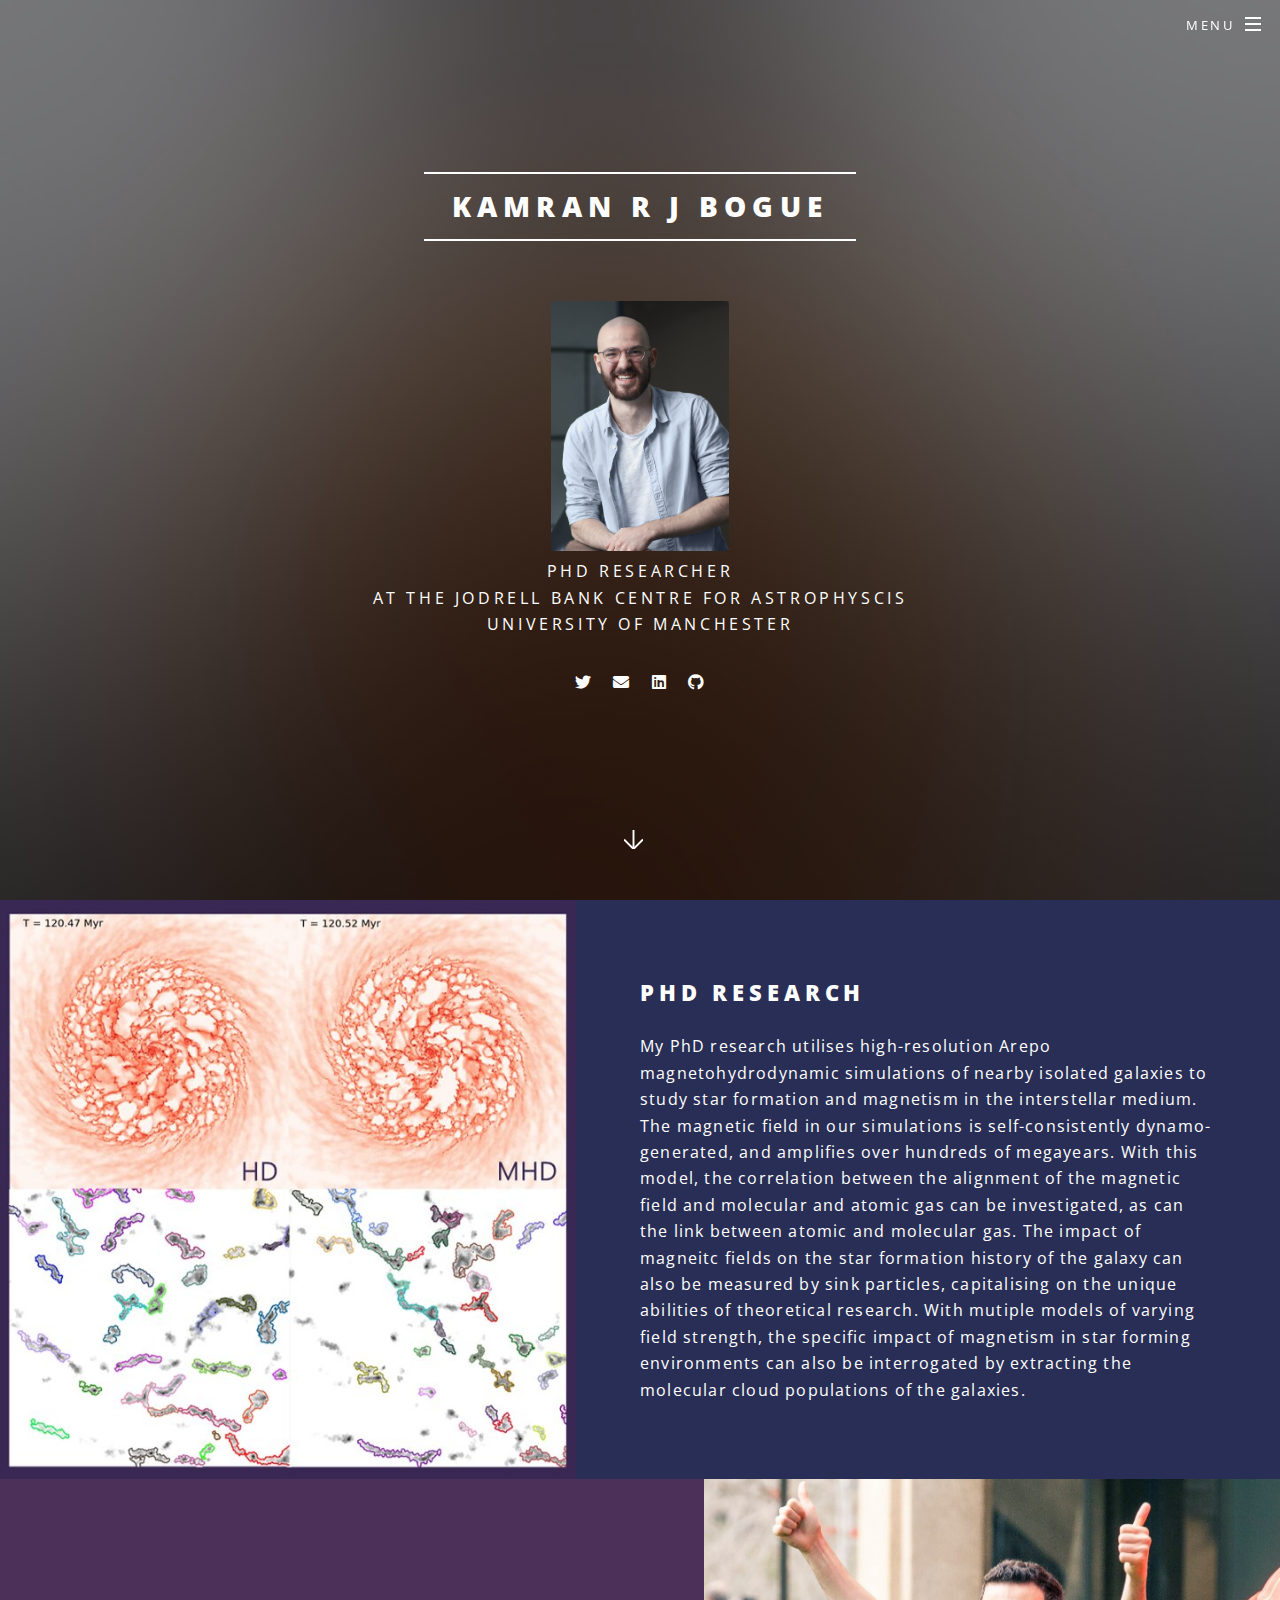
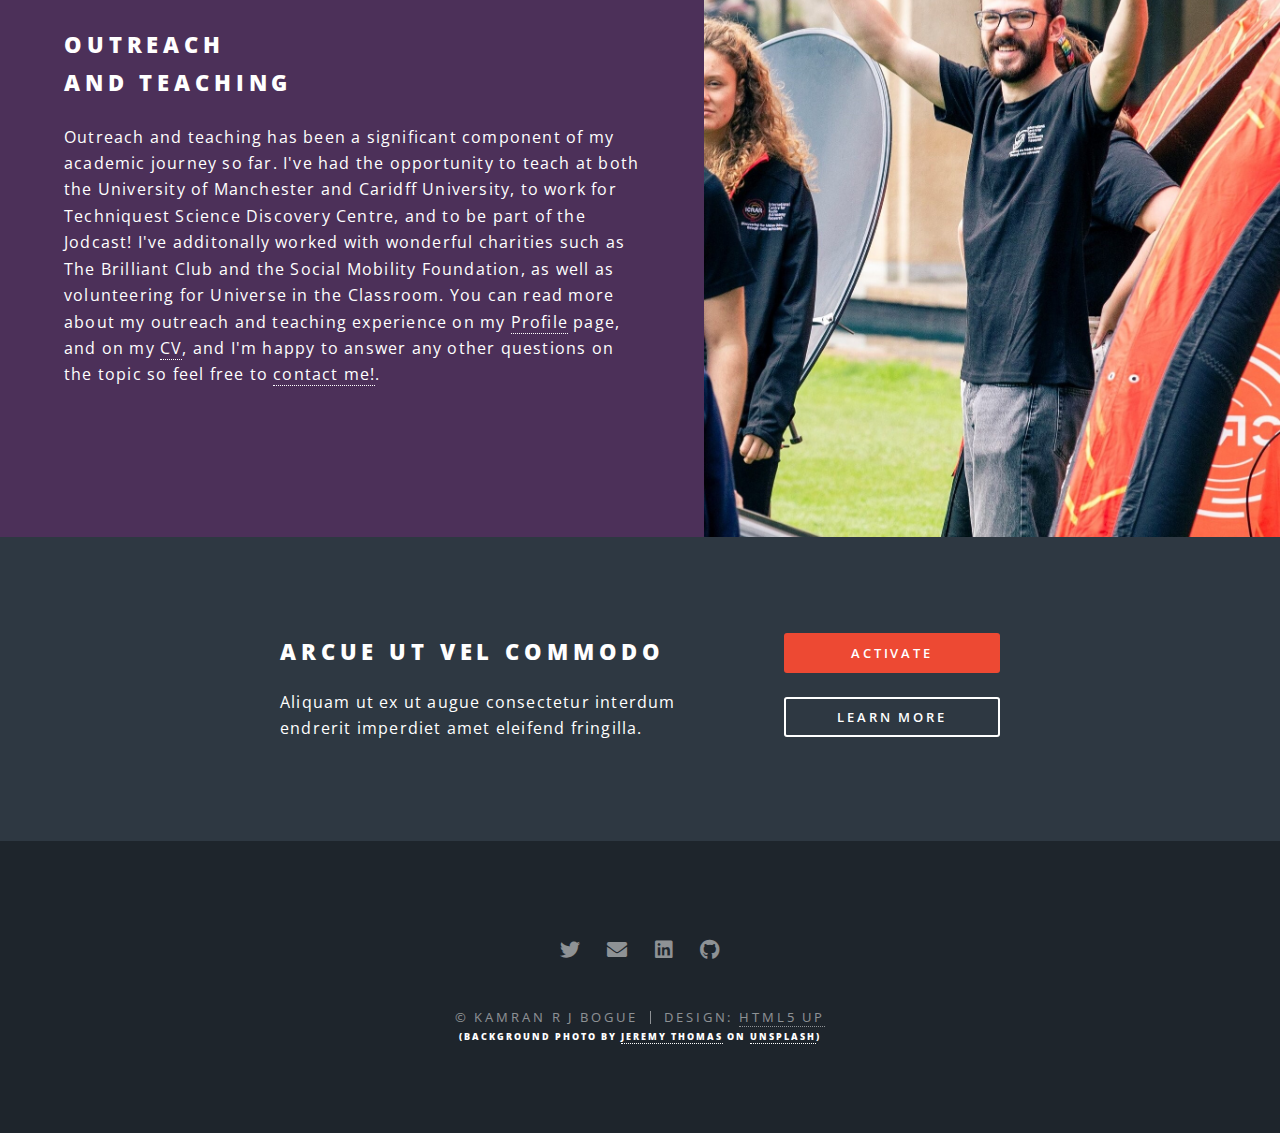
==== commit d334df5b: "Minimal Changes" ====
--- a/index.html
+++ b/index.html
@@ -23,7 +23,7 @@
 						<nav id="nav">
 							<ul>
 								<li class="special">
-									<a href="#menu" class="more scrolly"><span>Menu</span></a>
+									<a href="#menu" class="menuToggle"><span>Menu</span></a>
 									<div id="menu">
 										<ul>
 											<li><a href="index.html">Home</a></li>
@@ -37,6 +37,7 @@
 							</ul>
 						</nav>
 					</header>
+
 
 				<!-- Banner -->
 					<section id="banner">
--- a/assets/css/main.css
+++ b/assets/css/main.css
@@ -3351,7 +3351,7 @@
 		-ms-transition: -ms-transform 0.5s ease;
 		transition: transform 0.5s ease;
 		-webkit-overflow-scrolling: touch;
-		background: #21b2a6;
+		background: #2e3842;
 		color: #ffffff;
 		height: 100%;
 		max-width: 80%;
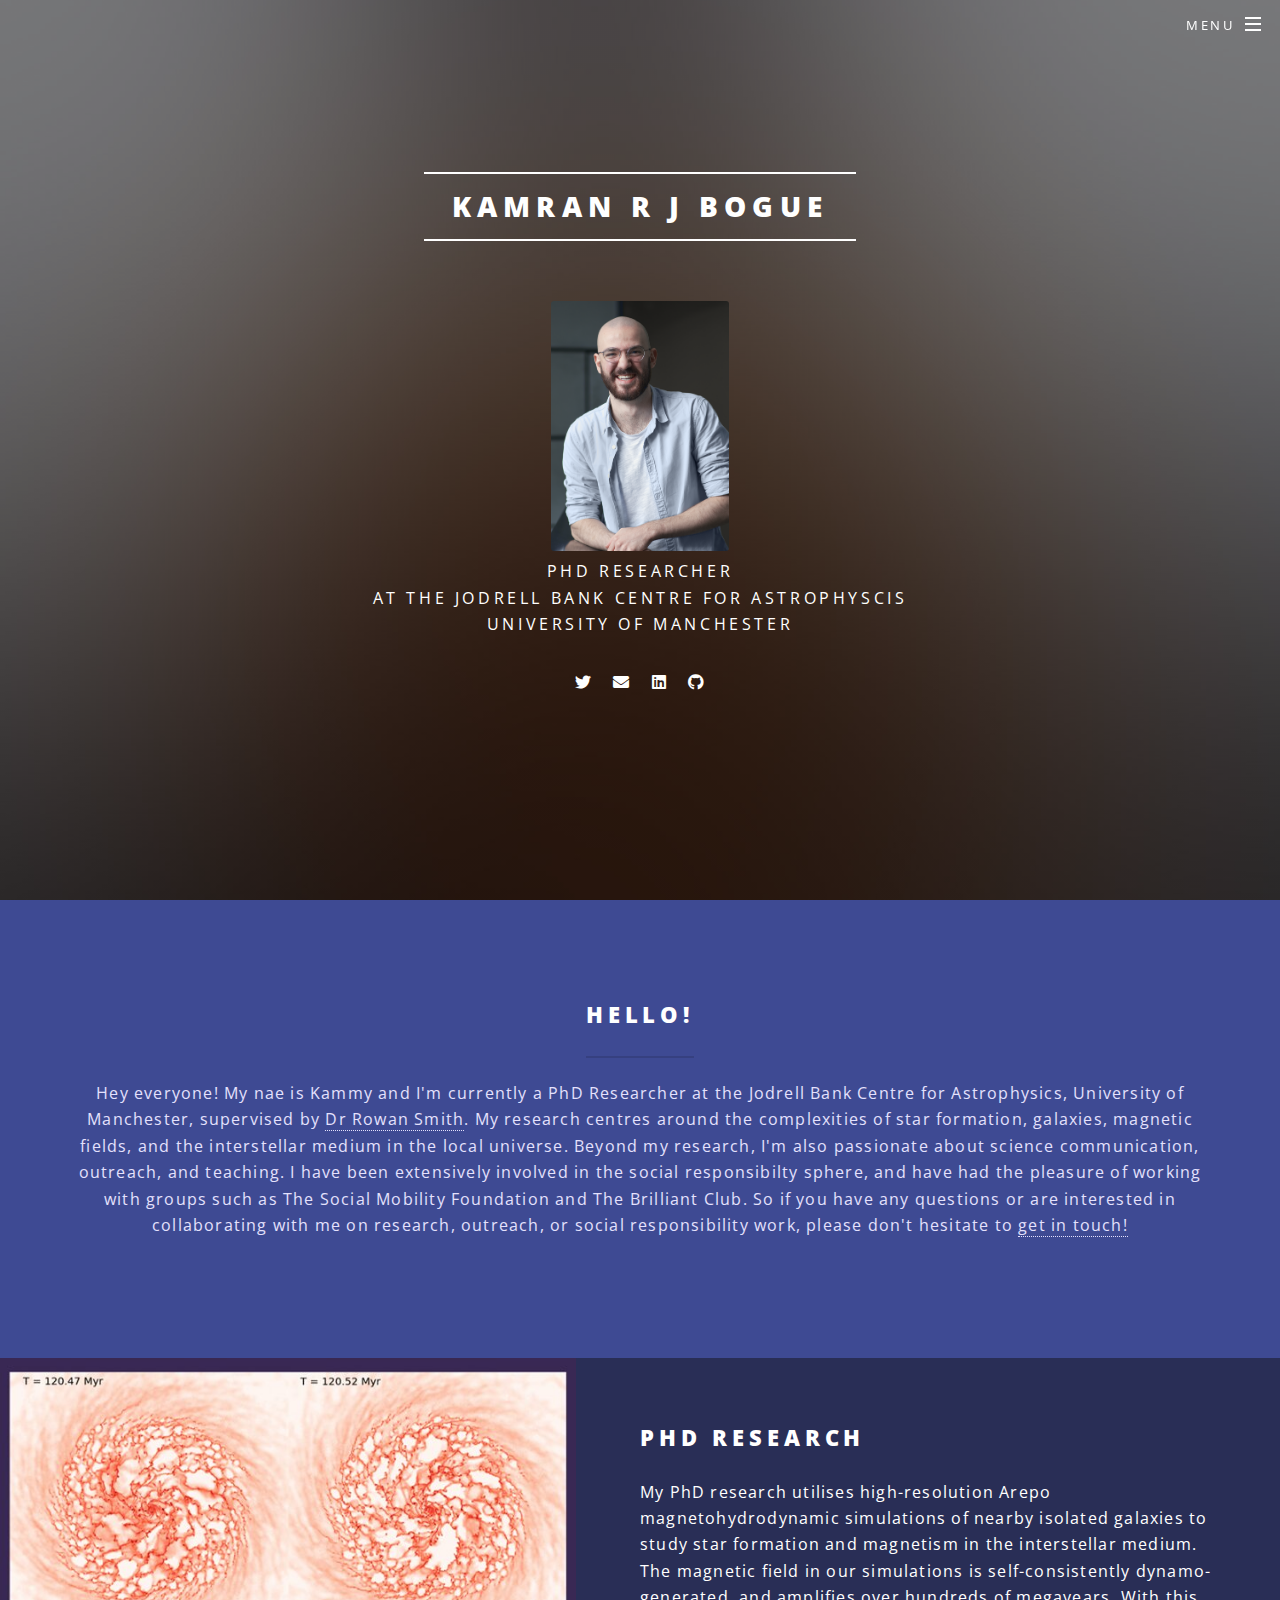
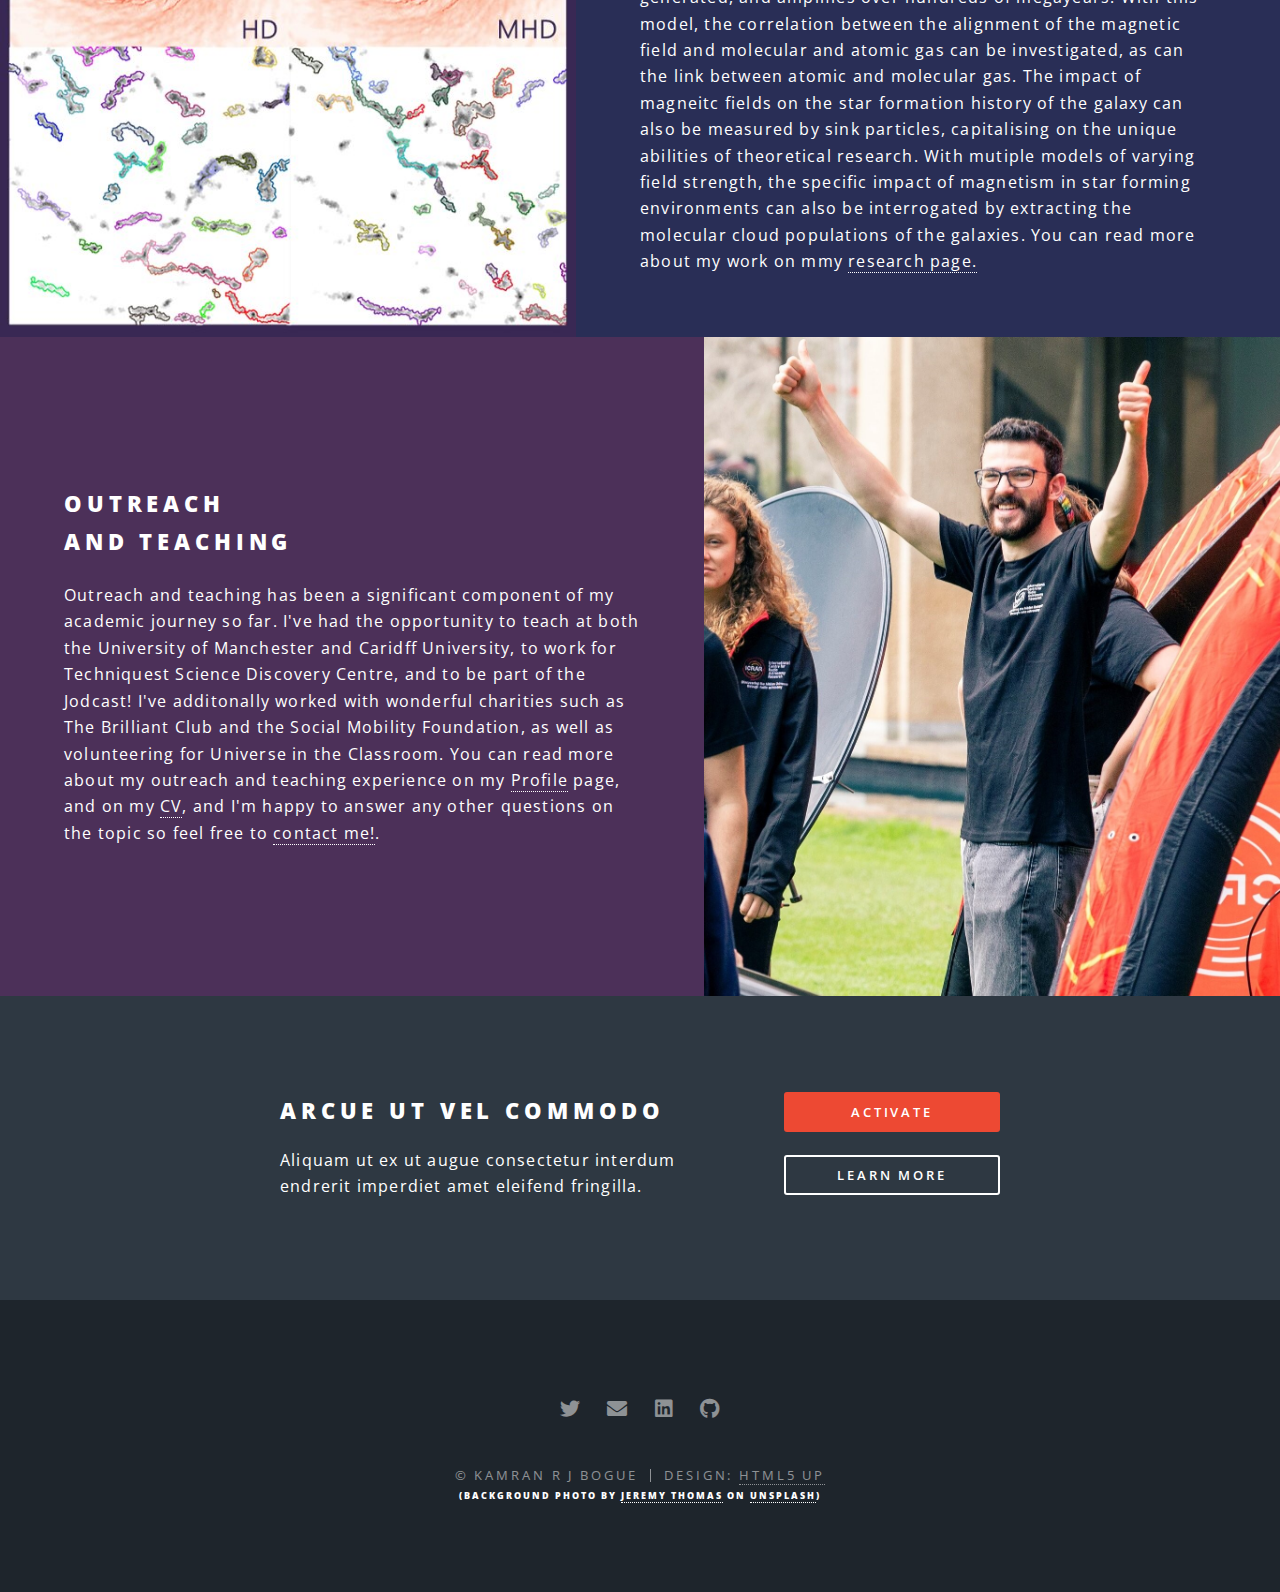
==== commit 89f60c17: "Add intro section" ====
--- a/index.html
+++ b/index.html
@@ -54,18 +54,28 @@
 									<li><a href="https://github.com/kammybogue" class="icon brands fa-github"><span class="label">Github</span></a></li>
 								</ul>
 						</div>
-						<a href="#one" class="more scrolly"></a>
 					</section>
 
 				<!-- One -->
-					<section id="one" class="wrapper alt style2">
+				<section id="one" class="wrapper style1 special">
+					<div class="inner">
+						<header class="major">
+							<h2>Hello!</h2>
+							<p>Hey everyone! My nae is Kammy and I'm currently a PhD Researcher at the Jodrell Bank Centre for Astrophysics, University of Manchester, supervised by <a href="https://research.manchester.ac.uk/en/persons/rowan.smith">Dr Rowan Smith</a>. My research centres around the complexities of star formation, galaxies, magnetic fields, and the interstellar medium in the local universe. Beyond my research, I'm also passionate about science communication, outreach, and teaching. I have been extensively involved in the social responsibilty sphere, and have had the pleasure of working with groups such as The Social Mobility Foundation and The Brilliant Club. So if you have any questions or are interested in collaborating with me on research, outreach, or social responsibility work, please don't hesitate to <a href="contact.html">get in touch!</a>
+							</p>
+						</header>
+					</div>
+				</section>
+
+				<!-- Two -->
+					<section id="two" class="wrapper alt style2">
 						<section class="spotlight">
 							<div class="image">
 								<img src="images/research_images.jpg" alt="" />
 							</div>
 							<div class="content">
 								<h2>PhD Research</h2>
-								<p>My PhD research utilises high-resolution Arepo magnetohydrodynamic simulations of nearby isolated galaxies to study star formation and magnetism in the interstellar medium. The magnetic field in our simulations is self-consistently dynamo-generated, and amplifies over hundreds of megayears. With this model, the correlation between the alignment of the magnetic field and molecular and atomic gas can be investigated, as can the link between atomic and molecular gas. The impact of magneitc fields on the star formation history of the galaxy can also be measured by sink particles, capitalising on the unique abilities of theoretical research. With mutiple models of varying field strength, the specific impact of magnetism in star forming environments can also be interrogated by extracting the molecular cloud populations of the galaxies.</p>
+								<p>My PhD research utilises high-resolution Arepo magnetohydrodynamic simulations of nearby isolated galaxies to study star formation and magnetism in the interstellar medium. The magnetic field in our simulations is self-consistently dynamo-generated, and amplifies over hundreds of megayears. With this model, the correlation between the alignment of the magnetic field and molecular and atomic gas can be investigated, as can the link between atomic and molecular gas. The impact of magneitc fields on the star formation history of the galaxy can also be measured by sink particles, capitalising on the unique abilities of theoretical research. With mutiple models of varying field strength, the specific impact of magnetism in star forming environments can also be interrogated by extracting the molecular cloud populations of the galaxies. You can read more about my work on mmy <a href="research.html">research page.</a></p>
 							</div>
 						</section>
 						<section class="spotlight">
--- a/assets/css/main.css
+++ b/assets/css/main.css
@@ -2817,8 +2817,8 @@
 		}
 
 		.wrapper.style1 {
-			background-color: #21b2a6;
-			color: #c8ece9;
+			background-color: #3e4a93;
+			color: #e6e4f6;
 		}
 
 			.wrapper.style1 strong, .wrapper.style1 b {
@@ -2850,7 +2850,7 @@
 			}
 
 			.wrapper.style1 header.major p {
-				color: #c8ece9;
+				color: #e4e1fd;
 			}
 
 			.wrapper.style1 label {
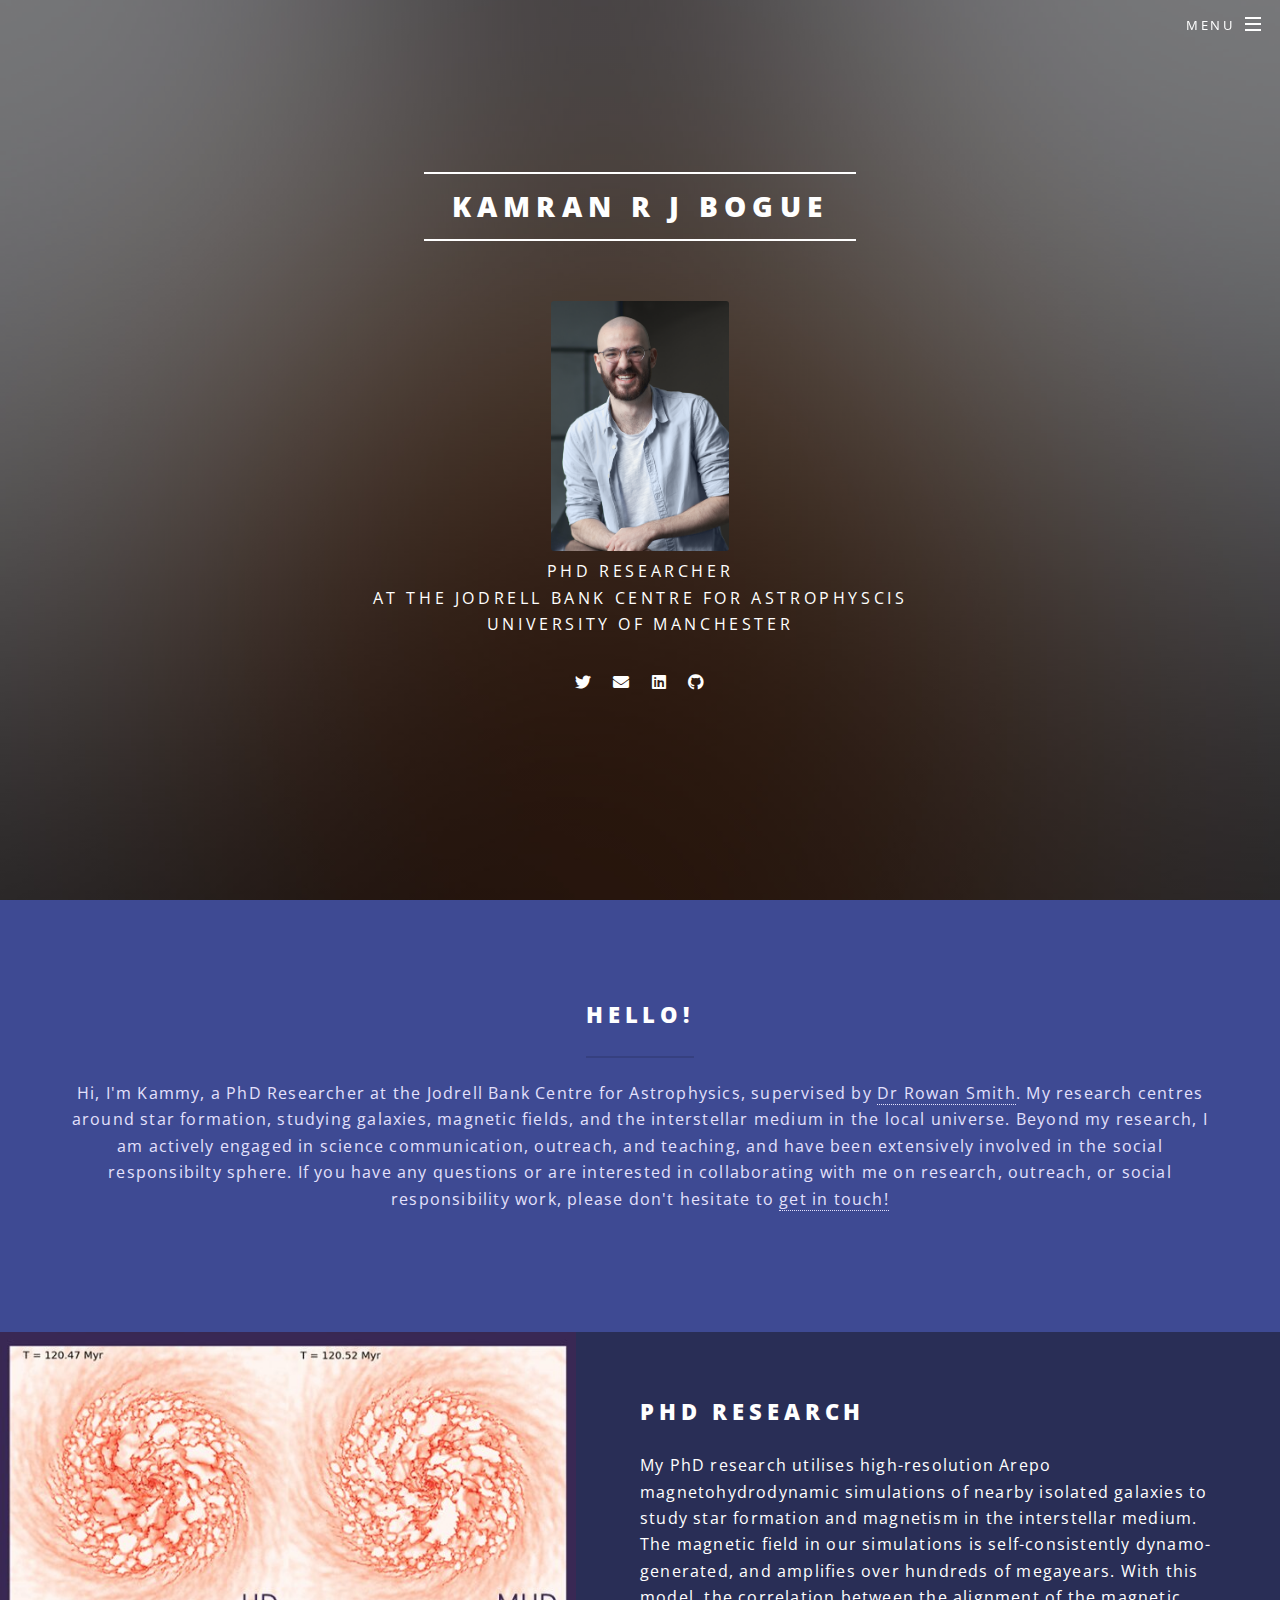
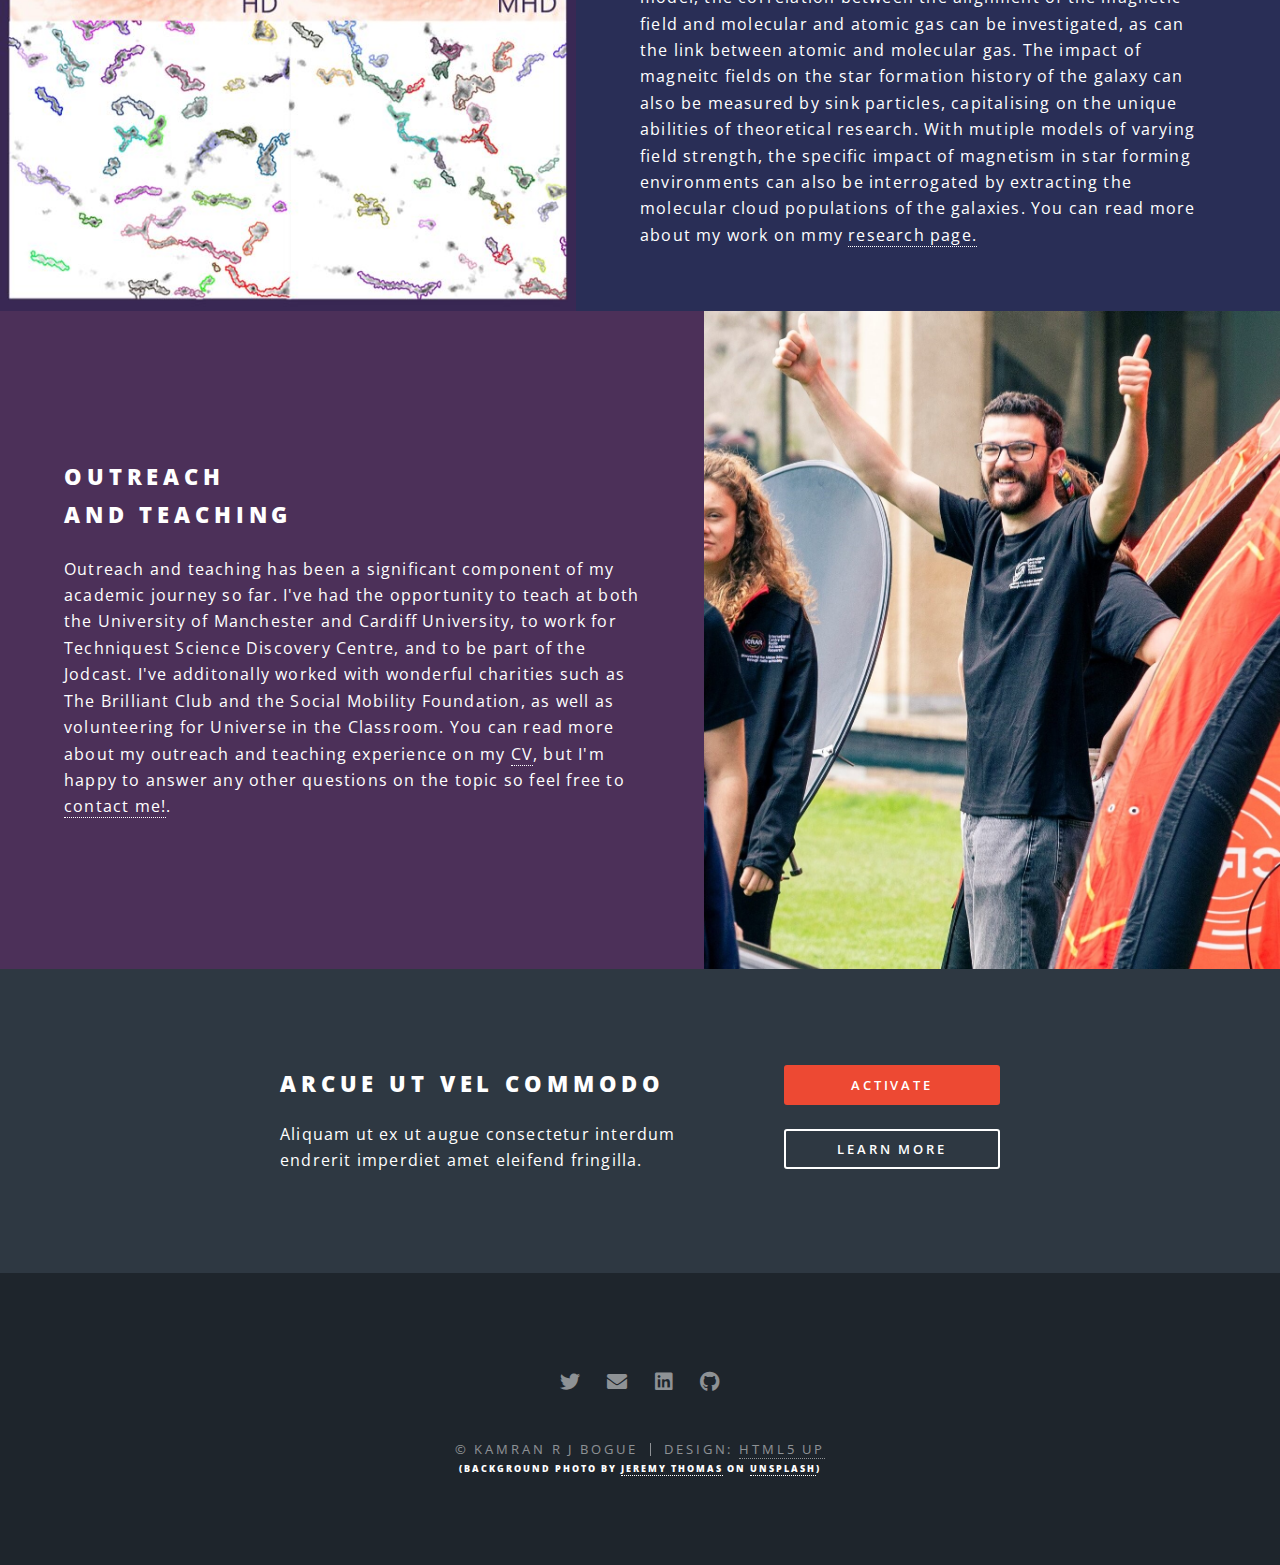
==== commit 1676b419: "Adapting the text" ====
--- a/index.html
+++ b/index.html
@@ -61,7 +61,7 @@
 					<div class="inner">
 						<header class="major">
 							<h2>Hello!</h2>
-							<p>Hey everyone! My nae is Kammy and I'm currently a PhD Researcher at the Jodrell Bank Centre for Astrophysics, University of Manchester, supervised by <a href="https://research.manchester.ac.uk/en/persons/rowan.smith">Dr Rowan Smith</a>. My research centres around the complexities of star formation, galaxies, magnetic fields, and the interstellar medium in the local universe. Beyond my research, I'm also passionate about science communication, outreach, and teaching. I have been extensively involved in the social responsibilty sphere, and have had the pleasure of working with groups such as The Social Mobility Foundation and The Brilliant Club. So if you have any questions or are interested in collaborating with me on research, outreach, or social responsibility work, please don't hesitate to <a href="contact.html">get in touch!</a>
+							<p>Hi, I'm Kammy, a PhD Researcher at the Jodrell Bank Centre for Astrophysics, supervised by <a href="https://research.manchester.ac.uk/en/persons/rowan.smith">Dr Rowan Smith</a>. My research centres around star formation, studying galaxies, magnetic fields, and the interstellar medium in the local universe. Beyond my research, I am actively engaged in science communication, outreach, and teaching, and have been extensively involved in the social responsibilty sphere. If you have any questions or are interested in collaborating with me on research, outreach, or social responsibility work, please don't hesitate to <a href="contact.html">get in touch!</a>
 							</p>
 						</header>
 					</div>
@@ -85,7 +85,7 @@
 							<div class="content">
 								<h2>Outreach<br />
 								and Teaching</h2>
-								<p>Outreach and teaching has been a significant component of my academic journey so far. I've had the opportunity to teach at both the University of Manchester and Caridff University, to work for Techniquest Science Discovery Centre, and to be part of the Jodcast! I've additonally worked with wonderful charities such as The Brilliant Club and the Social Mobility Foundation, as well as volunteering for Universe in the Classroom. You can read more about my outreach and teaching experience on my <a href="profile.html">Profile</a> page, and on my <a href="CV.html">CV</a>, and I'm happy to answer any other questions on the topic so feel free to <a href="contact.html">contact me!</a>.</p>
+								<p>Outreach and teaching has been a significant component of my academic journey so far. I've had the opportunity to teach at both the University of Manchester and Cardiff University, to work for Techniquest Science Discovery Centre, and to be part of the Jodcast. I've additonally worked with wonderful charities such as The Brilliant Club and the Social Mobility Foundation, as well as volunteering for Universe in the Classroom. You can read more about my outreach and teaching experience on my <a href="CV.html">CV</a>, but I'm happy to answer any other questions on the topic so feel free to <a href="contact.html">contact me!</a>.</p>
 							</div>
 						</section>
 					</section>
--- a/assets/css/main.css
+++ b/assets/css/main.css
@@ -2871,7 +2871,7 @@
 
 				.wrapper.style1 select option {
 					color: #ffffff;
-					background: #21b2a6;
+					background: #3e4a93;
 				}
 
 			.wrapper.style1 input[type="checkbox"] + label,
@@ -2887,7 +2887,7 @@
 			.wrapper.style1 input[type="checkbox"]:checked + label:before,
 			.wrapper.style1 input[type="radio"]:checked + label:before {
 				background: #ffffff;
-				color: #21b2a6;
+				color: #3e4a93;
 			}
 
 			.wrapper.style1 ::-webkit-input-placeholder {
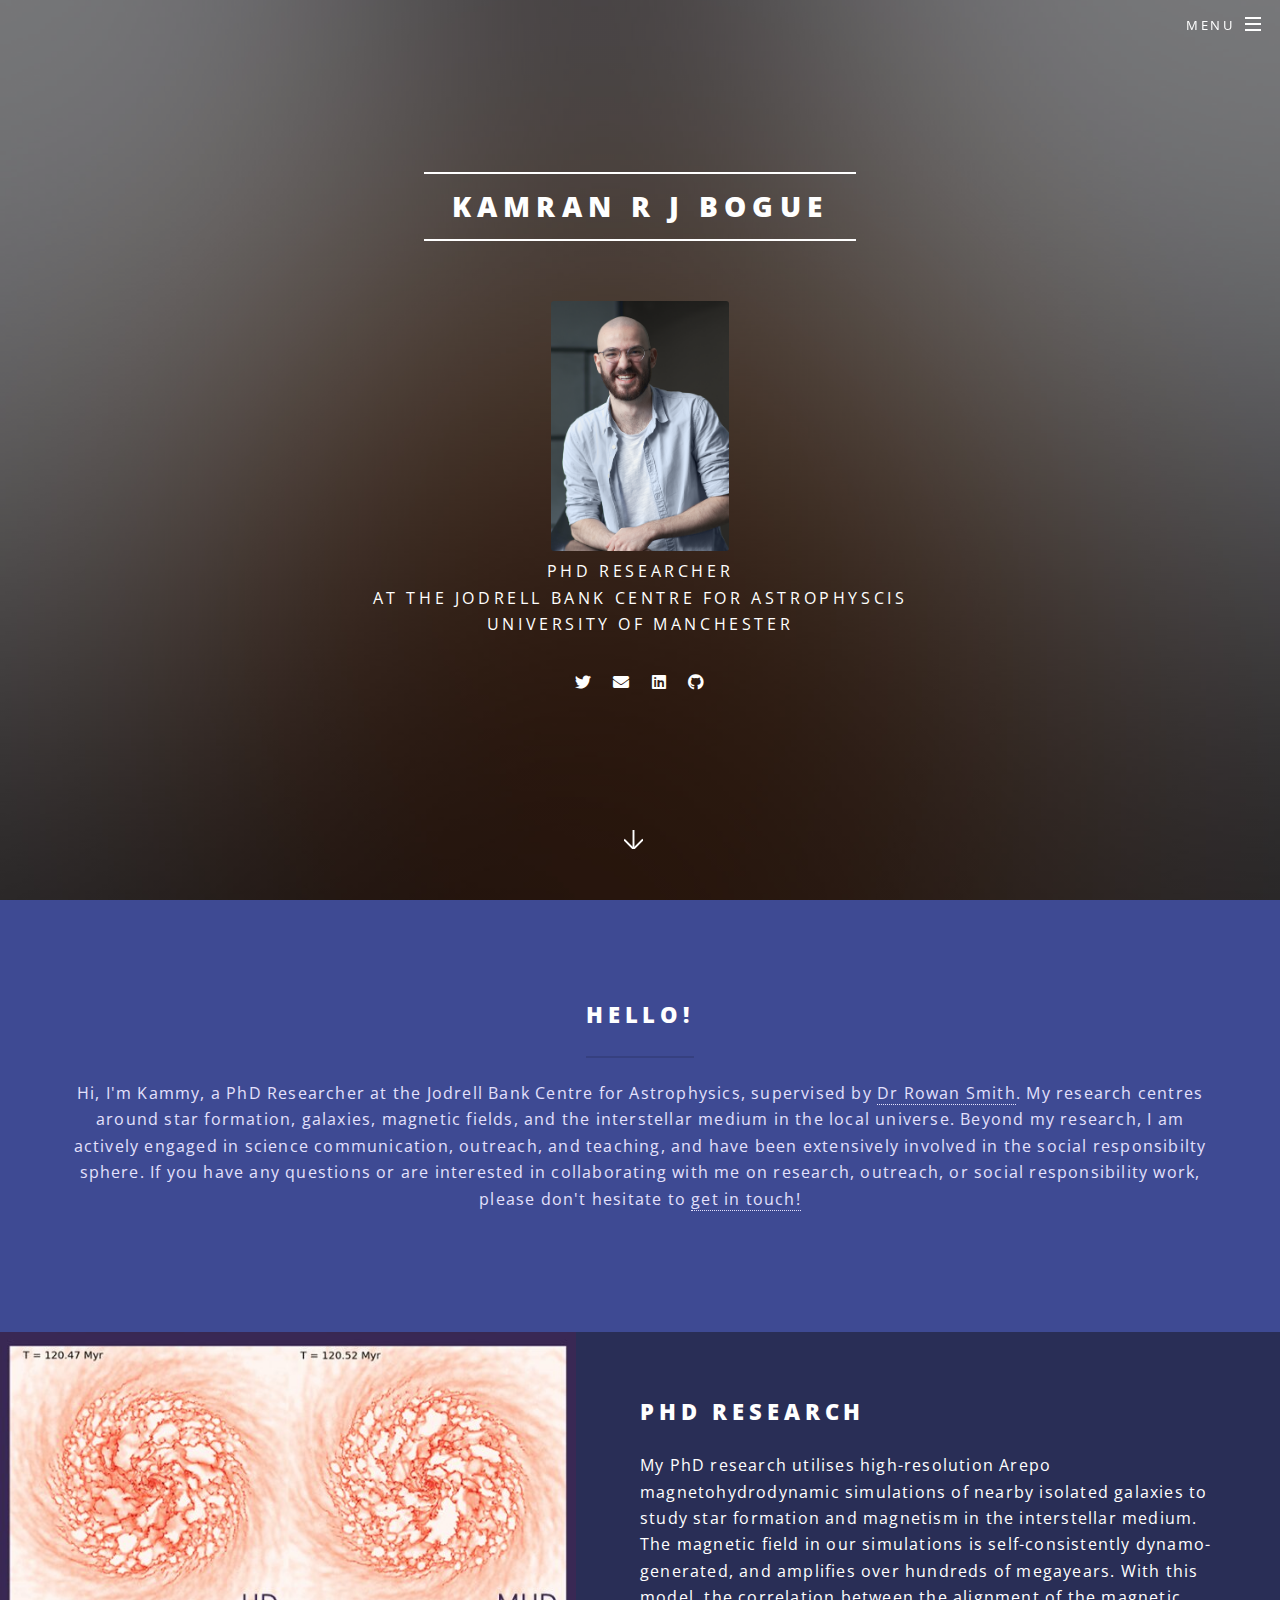
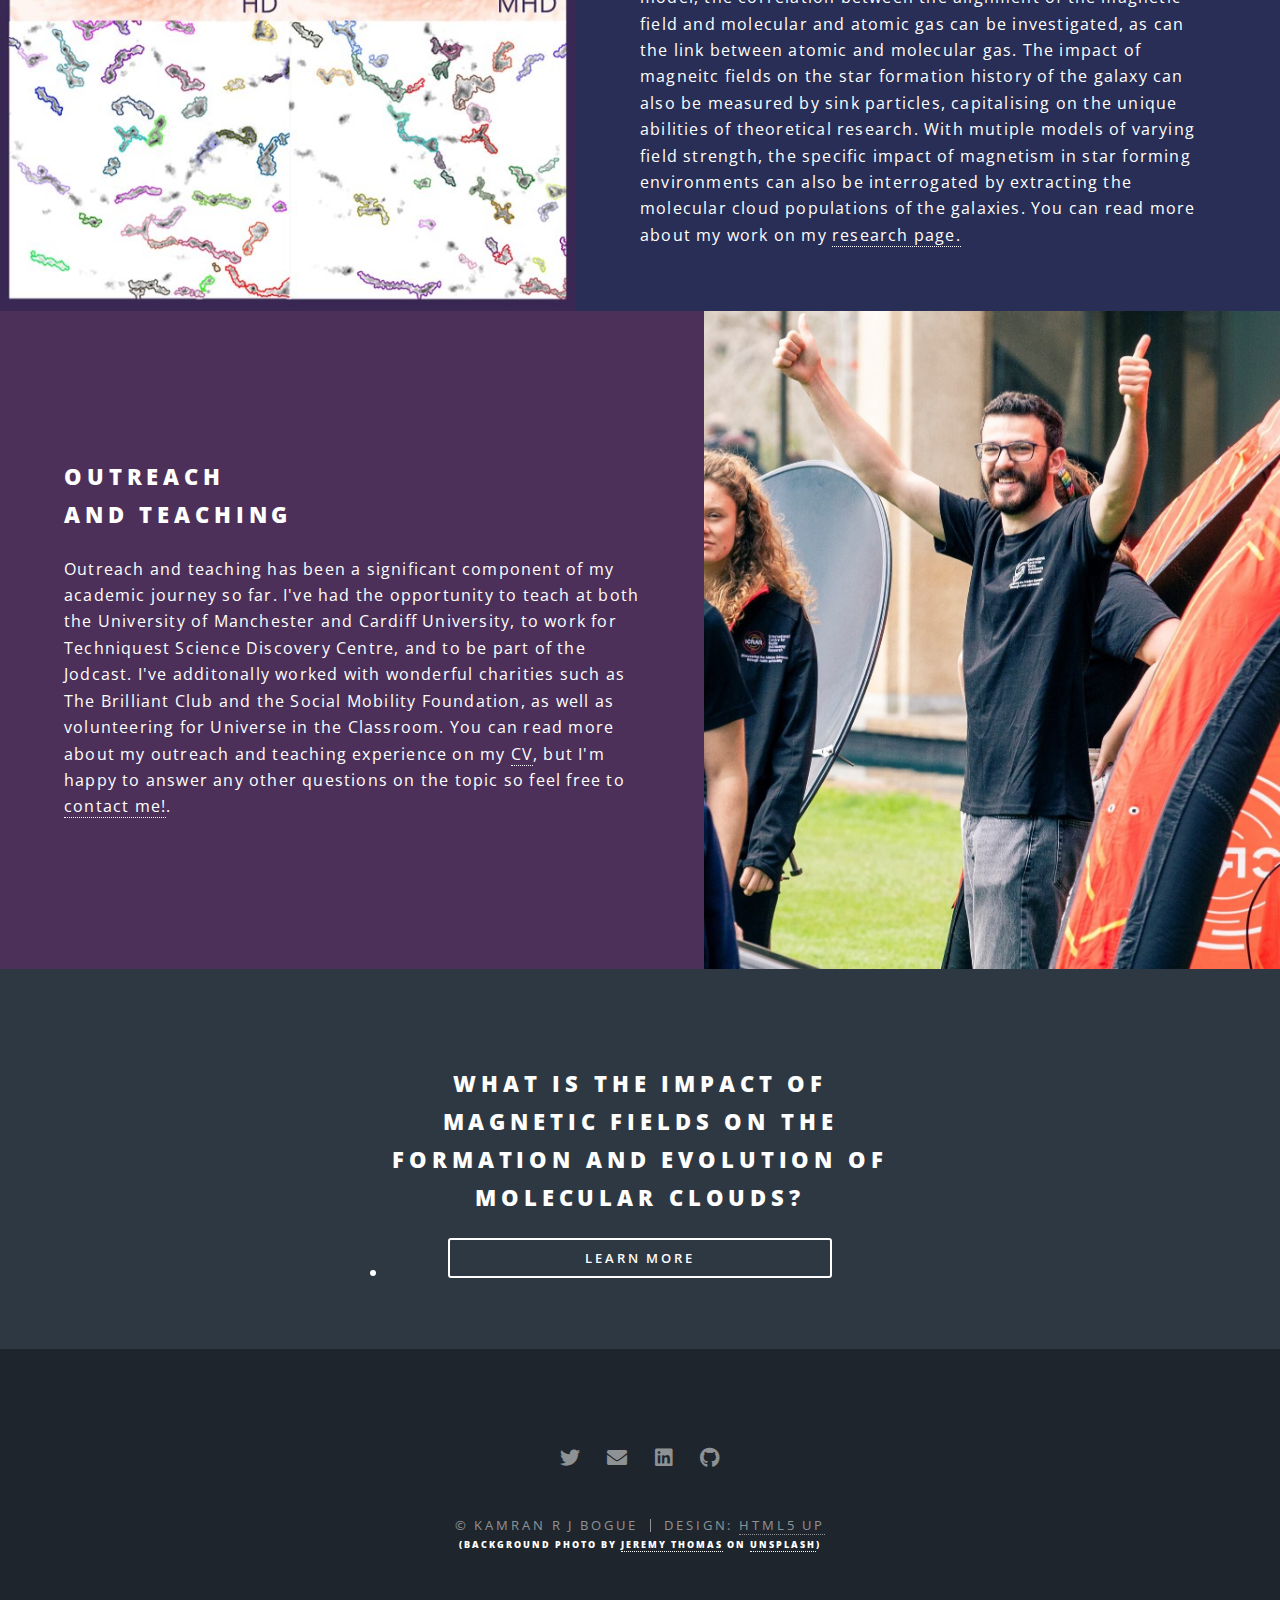
==== commit 423c214a: "Big Rework" ====
--- a/index.html
+++ b/index.html
@@ -27,8 +27,8 @@
 									<div id="menu">
 										<ul>
 											<li><a href="index.html">Home</a></li>
-											<li><a href="profile.html">Profile</a></li>
 											<li><a href="research.html">Research</a></li>
+											<li><a href="scicomm.html">Outreach and Teaching</a></li>
 											<li><a href="CV.html">CV</a></li>
 											<li><a href="contact.html">Contact</a></li>
 										</ul>
@@ -54,6 +54,7 @@
 									<li><a href="https://github.com/kammybogue" class="icon brands fa-github"><span class="label">Github</span></a></li>
 								</ul>
 						</div>
+						<a href="#one" class="more scrolly"></a>
 					</section>
 
 				<!-- One -->
@@ -61,7 +62,7 @@
 					<div class="inner">
 						<header class="major">
 							<h2>Hello!</h2>
-							<p>Hi, I'm Kammy, a PhD Researcher at the Jodrell Bank Centre for Astrophysics, supervised by <a href="https://research.manchester.ac.uk/en/persons/rowan.smith">Dr Rowan Smith</a>. My research centres around star formation, studying galaxies, magnetic fields, and the interstellar medium in the local universe. Beyond my research, I am actively engaged in science communication, outreach, and teaching, and have been extensively involved in the social responsibilty sphere. If you have any questions or are interested in collaborating with me on research, outreach, or social responsibility work, please don't hesitate to <a href="contact.html">get in touch!</a>
+							<p>Hi, I'm Kammy, a PhD Researcher at the Jodrell Bank Centre for Astrophysics, supervised by <a href="https://research.manchester.ac.uk/en/persons/rowan.smith">Dr Rowan Smith</a>. My research centres around star formation, galaxies, magnetic fields, and the interstellar medium in the local universe. Beyond my research, I am actively engaged in science communication, outreach, and teaching, and have been extensively involved in the social responsibilty sphere. If you have any questions or are interested in collaborating with me on research, outreach, or social responsibility work, please don't hesitate to <a href="contact.html">get in touch!</a>
 							</p>
 						</header>
 					</div>
@@ -75,7 +76,7 @@
 							</div>
 							<div class="content">
 								<h2>PhD Research</h2>
-								<p>My PhD research utilises high-resolution Arepo magnetohydrodynamic simulations of nearby isolated galaxies to study star formation and magnetism in the interstellar medium. The magnetic field in our simulations is self-consistently dynamo-generated, and amplifies over hundreds of megayears. With this model, the correlation between the alignment of the magnetic field and molecular and atomic gas can be investigated, as can the link between atomic and molecular gas. The impact of magneitc fields on the star formation history of the galaxy can also be measured by sink particles, capitalising on the unique abilities of theoretical research. With mutiple models of varying field strength, the specific impact of magnetism in star forming environments can also be interrogated by extracting the molecular cloud populations of the galaxies. You can read more about my work on mmy <a href="research.html">research page.</a></p>
+								<p>My PhD research utilises high-resolution Arepo magnetohydrodynamic simulations of nearby isolated galaxies to study star formation and magnetism in the interstellar medium. The magnetic field in our simulations is self-consistently dynamo-generated, and amplifies over hundreds of megayears. With this model, the correlation between the alignment of the magnetic field and molecular and atomic gas can be investigated, as can the link between atomic and molecular gas. The impact of magneitc fields on the star formation history of the galaxy can also be measured by sink particles, capitalising on the unique abilities of theoretical research. With mutiple models of varying field strength, the specific impact of magnetism in star forming environments can also be interrogated by extracting the molecular cloud populations of the galaxies. You can read more about my work on my <a href="research.html">research page.</a></p>
 							</div>
 						</section>
 						<section class="spotlight">
@@ -94,13 +95,9 @@
 					<section id="cta" class="wrapper style4">
 						<div class="inner">
 							<header>
-								<h2>Arcue ut vel commodo</h2>
-								<p>Aliquam ut ex ut augue consectetur interdum endrerit imperdiet amet eleifend fringilla.</p>
+								<h2>What is the Impact of Magnetic Fields on the Formation And Evolution of Molecular Clouds? </h2>
+								<li><a href="research.html" class="button fit">Learn More</a></li>
 							</header>
-							<ul class="actions stacked">
-								<li><a href="#" class="button fit primary">Activate</a></li>
-								<li><a href="#" class="button fit">Learn More</a></li>
-							</ul>
 						</div>
 					</section>
 
--- a/assets/css/main.css
+++ b/assets/css/main.css
@@ -2089,6 +2089,103 @@
 			color: #76ddff;
 		}
 
+
+/* Icon Vertical*/
+
+
+.iconv {
+	text-decoration: none;
+	border-bottom: none;
+	position: relative;
+	display: flex;
+	flex-direction: row;
+	justify-content: center;
+}
+
+	.iconv:before {
+		-moz-osx-font-smoothing: grayscale;
+		-webkit-font-smoothing: antialiased;
+		display: inline-block;
+		font-style: normal;
+		font-variant: normal;
+		text-rendering: auto;
+		line-height: 1;
+		text-transform: none !important;
+		font-family: 'Font Awesome 5 Free';
+		font-weight: 400;
+		font-size: 2em;
+	}
+
+	.iconv > .label {
+		display: block;
+		vertical-align: middle;
+		margin-left: 1.5vw;
+		font-size: 1.5em;
+		width: fit-content;
+	}
+
+	@media only screen and (max-width:600px){
+		.iconv > .label{
+			font-size: 3.5vw;
+		}
+	}
+
+	.iconv:before {
+		line-height: inherit;
+	}
+
+	.iconv.solid:before {
+		font-weight: 900;
+	}
+
+	.iconv.brands:before {
+		font-family: 'Font Awesome 5 Brands';
+	}
+
+	.iconv.major {
+		-moz-transform: rotate(-45deg);
+		-webkit-transform: rotate(-45deg);
+		-ms-transform: rotate(-45deg);
+		transform: rotate(-45deg);
+		border-radius: 3px;
+		border: solid 2px #fff;
+		display: inline-block;
+		font-size: 1.35em;
+		height: calc(3em + 2px);
+		line-height: 3em;
+		text-align: center;
+		width: calc(3em + 2px);
+	}
+
+		.iconv.major:before {
+			-moz-transform: rotate(45deg);
+			-webkit-transform: rotate(45deg);
+			-ms-transform: rotate(45deg);
+			transform: rotate(45deg);
+			display: inline-block;
+			font-size: 1.5em;
+		}
+
+		@media screen and (max-width: 736px) {
+
+			.iconv.major {
+				font-size: 1em;
+			}
+
+		}
+
+	.iconv.style1 {
+		color: #00ffcc;
+	}
+
+	.iconv.style2 {
+		color: #00f0ff;
+	}
+
+	.iconv.style3 {
+		color: #76ddff;
+	}
+
 /* Image */
 
 	.image {
@@ -2214,7 +2311,7 @@
 		}
 
 			ul.actions.stacked li {
-				padding: 1em 0 0 0;
+				padding: 2em 0 0 0;
 			}
 
 				ul.actions.stacked li:first-child {
@@ -2265,7 +2362,7 @@
 					-webkit-flex-shrink: 1;
 					-ms-flex-shrink: 1;
 					flex-shrink: 1;
-					padding: 1em 0 0 0;
+					padding: 2em 0 0 0;
 					text-align: center;
 					width: 100%;
 				}
@@ -2793,7 +2890,7 @@
 
 		.wrapper > .inner {
 			width: 60em;
-			margin: 0 auto;
+			margin: auto;
 		}
 
 			@media screen and (max-width: 1280px) {
@@ -3757,6 +3854,7 @@
 		display: -webkit-flex;
 		display: -ms-flex;
 		display: flex;
+		justify-content: center;
 		max-width: 45em;
 	}
 
@@ -3765,8 +3863,9 @@
 			-webkit-order: 1;
 			-ms-order: 1;
 			order: 1;
-			padding-right: 3em;
+			/* padding-right: 3em; */
 			width: 70%;
+			text-align: center;
 		}
 
 			#cta .inner header p {
@@ -3826,7 +3925,7 @@
 	}
 
 		#main > header h2 {
-			font-size: 1.75em;
+			font-size: 2.5em;
 			margin: 0 0 0.5em 0;
 		}
 
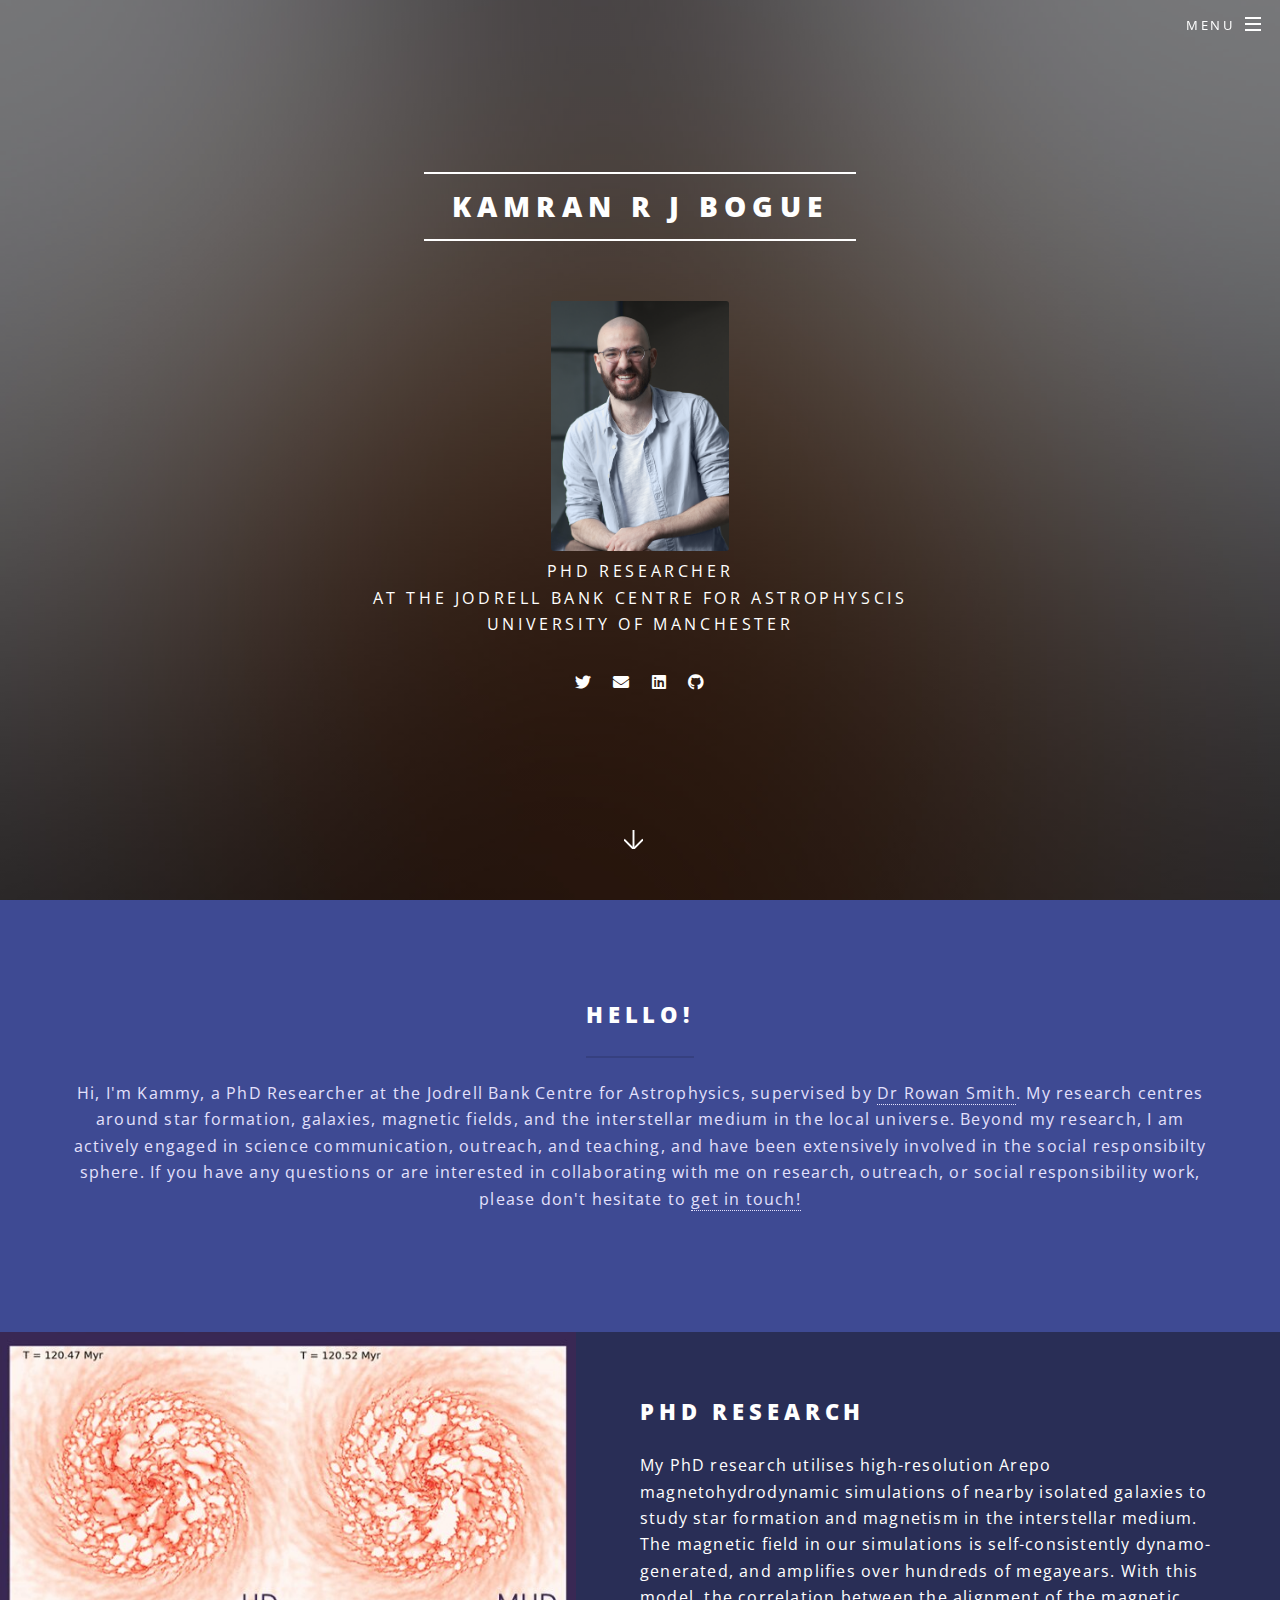
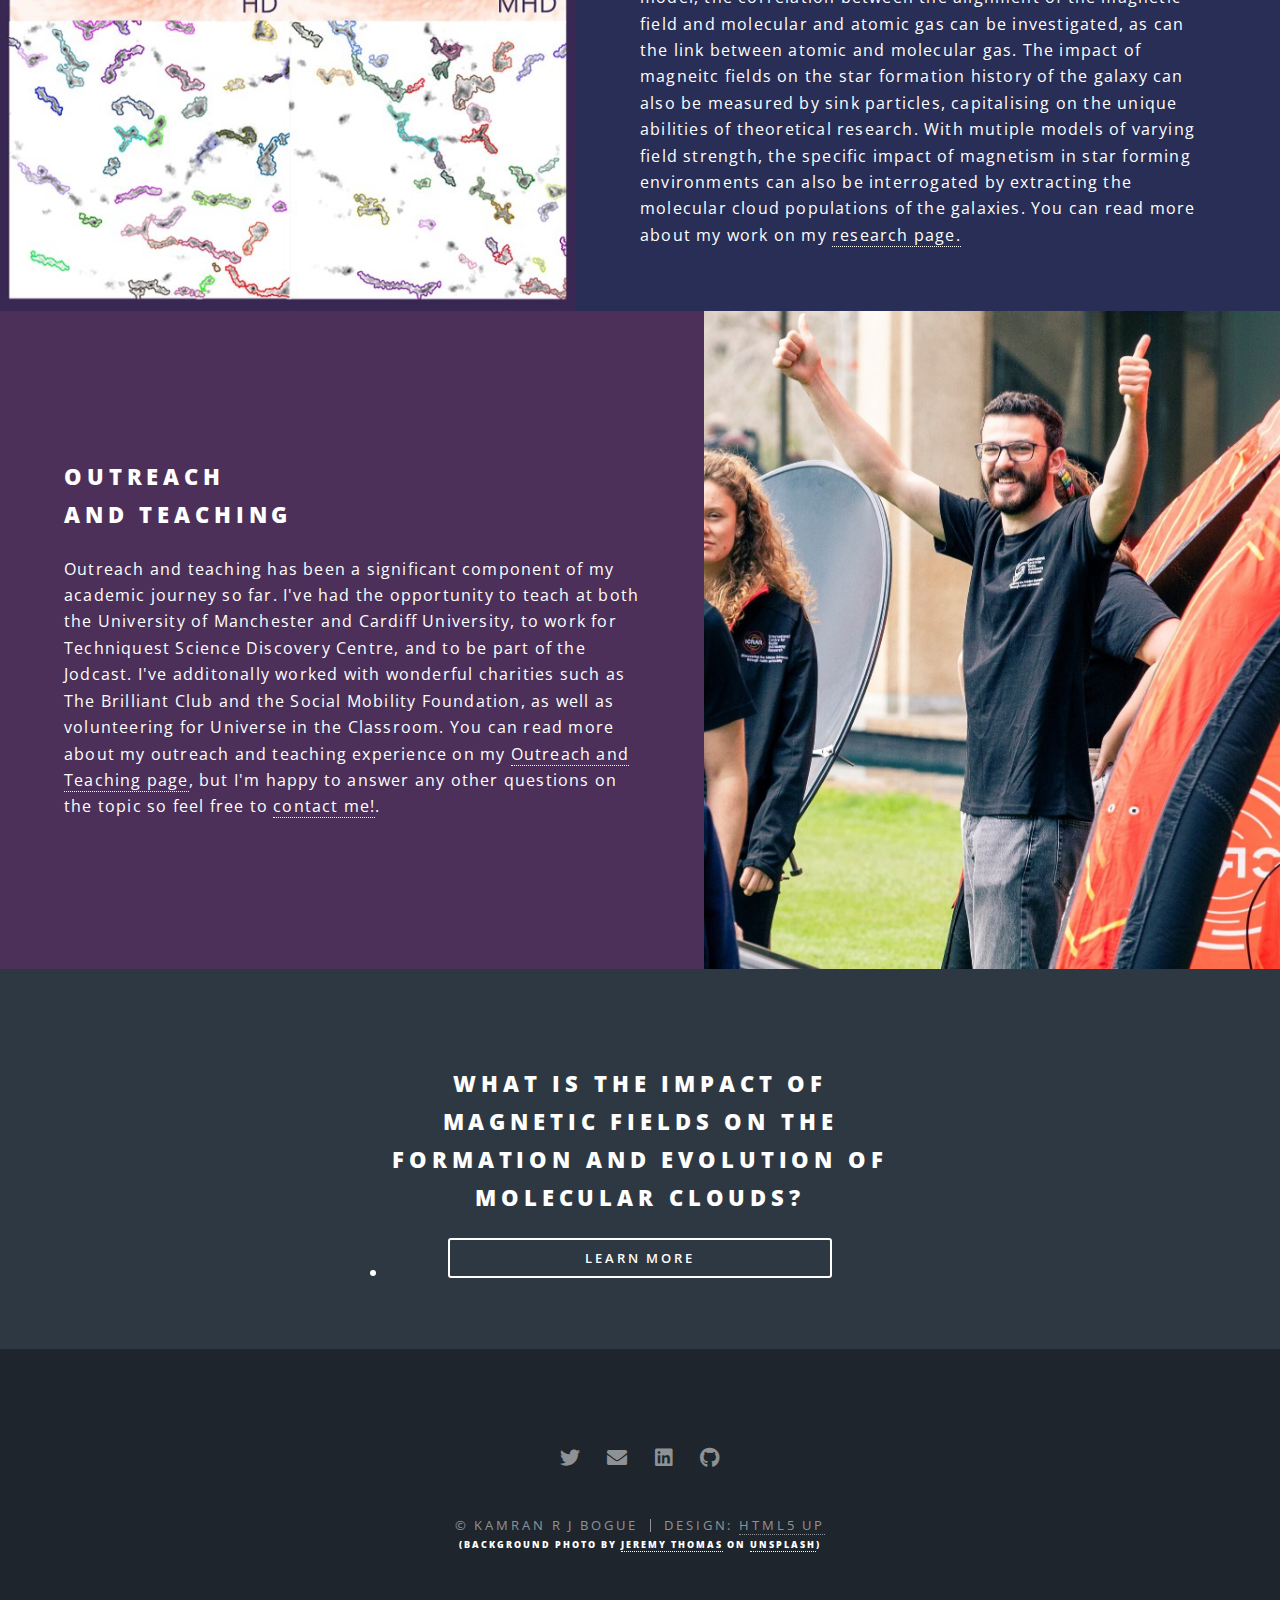
==== commit 737ac040: "Redirection to scicomm page on home page" ====
--- a/index.html
+++ b/index.html
@@ -29,7 +29,7 @@
 											<li><a href="index.html">Home</a></li>
 											<li><a href="research.html">Research</a></li>
 											<li><a href="scicomm.html">Outreach and Teaching</a></li>
-											<li><a href="CV.html">CV</a></li>
+											<!-- <li><a href="CV.html">CV</a></li> -->
 											<li><a href="contact.html">Contact</a></li>
 										</ul>
 									</div>
@@ -86,7 +86,7 @@
 							<div class="content">
 								<h2>Outreach<br />
 								and Teaching</h2>
-								<p>Outreach and teaching has been a significant component of my academic journey so far. I've had the opportunity to teach at both the University of Manchester and Cardiff University, to work for Techniquest Science Discovery Centre, and to be part of the Jodcast. I've additonally worked with wonderful charities such as The Brilliant Club and the Social Mobility Foundation, as well as volunteering for Universe in the Classroom. You can read more about my outreach and teaching experience on my <a href="CV.html">CV</a>, but I'm happy to answer any other questions on the topic so feel free to <a href="contact.html">contact me!</a>.</p>
+								<p>Outreach and teaching has been a significant component of my academic journey so far. I've had the opportunity to teach at both the University of Manchester and Cardiff University, to work for Techniquest Science Discovery Centre, and to be part of the Jodcast. I've additonally worked with wonderful charities such as The Brilliant Club and the Social Mobility Foundation, as well as volunteering for Universe in the Classroom. You can read more about my outreach and teaching experience on my <a href="scicomm.html">Outreach and Teaching page</a>, but I'm happy to answer any other questions on the topic so feel free to <a href="contact.html">contact me!</a>.</p>
 							</div>
 						</section>
 					</section>
--- a/assets/css/main.css
+++ b/assets/css/main.css
@@ -4095,4 +4095,27 @@
 
 	body.is-mobile.landing #footer {
 		background-color: #1d242a;
+	}
+
+
+	.gif_container{
+		display: flex;
+		flex-direction: row;
+		justify-content: center;
+		align-items: center;
+	}
+
+	.gifs{
+		width:40vw;
+		height:auto;
+	}
+
+	@media screen and (max-width: 600px) {
+
+		.gif_container {
+			flex-direction: column ;
+		}
+        .gifs
+		{
+			width:60vw;}
 	}